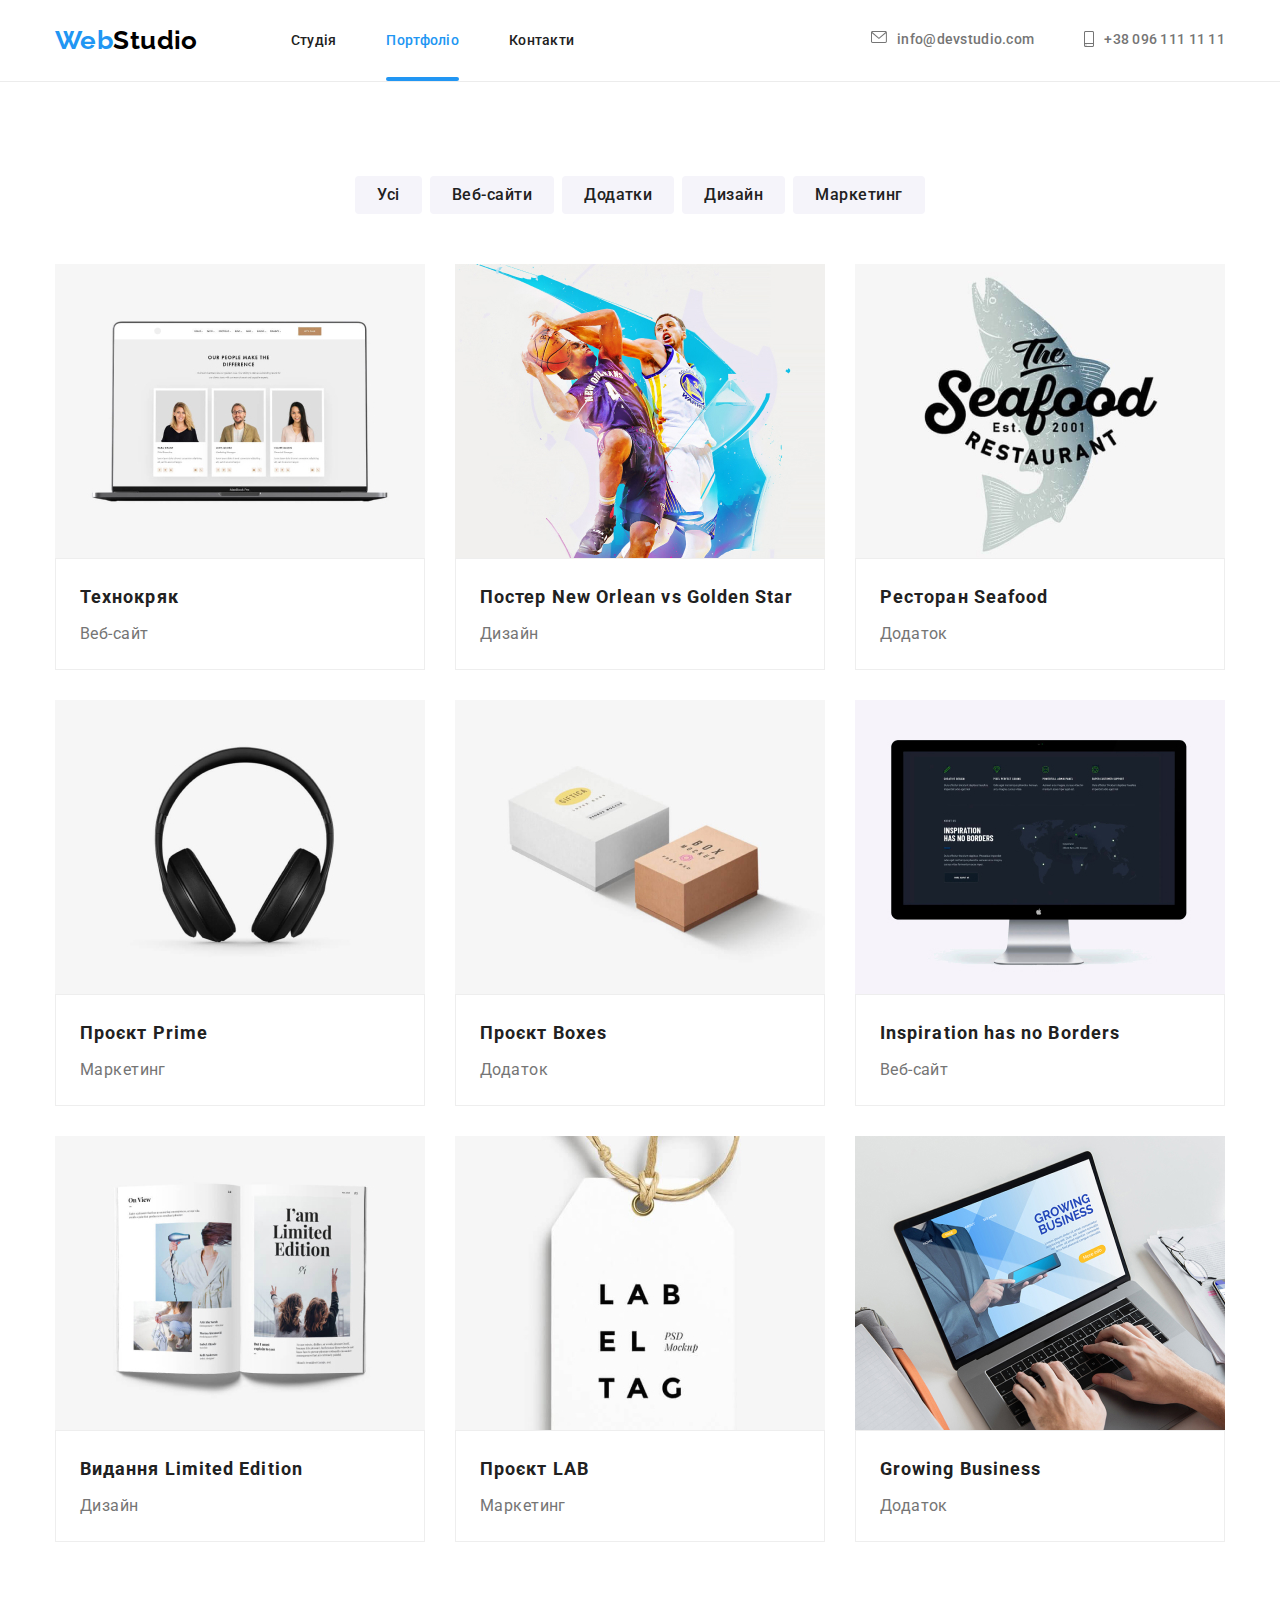
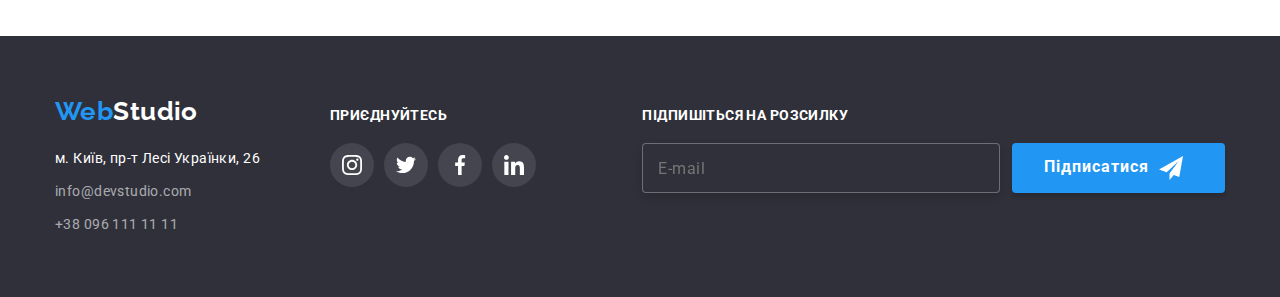
==== portfolio.html @ 3da51615 "Initial commit" ====
<!DOCTYPE html>
<html lang="en">
  <head>
    <meta charset="UTF-8" />
    <meta http-equiv="X-UA-Compatible" content="IE=edge" />
    <meta name="viewport" content="width=device-width, initial-scale=1.0" />
    <title>Document</title>

    <link
      rel="stylesheet"
      href="https://cdnjs.cloudflare.com/ajax/libs/modern-normalize/1.0.0/modern-normalize.min.css"
    />
    <link
      href="https://fonts.googleapis.com/css2?family=Raleway:wght@700&family=Roboto:wght@400;500;700;900&display=swap"
      rel="stylesheet"
    />
    <link rel="stylesheet" href="./css/styles.css" />
  </head>

  <body>
    <header class="title main-nav-underline">
      <div class="container main-nav">
        <a href="./index.html" class="logo"><span class="logo-item">Web</span>Studio</a>
        <nav class="site-nav">
          <ul class="site-nav list">
            <li class="item"><a href="./index.html" class="link">Студія</a></li>
            <li class="item"><a href="./portfolio.html" class="link current">Портфоліо</a></li>
            <li class="item"><a href="" class="link">Контакти</a></li>
          </ul>
        </nav>
        <ul class="contact list">
          <li class="contact-item">
            <a href="mailto:info@devstudio.com" class="link">
              <svg class="header-icon" width="16" height="12">
                <use href="./images/symbol-defs.svg#icon-letter"></use>
              </svg>
              info@devstudio.com</a
            >
          </li>
          <li class="contact-item">
            <a href="tel:+380961111111" class="link">
              <div class="header-icon">
                <svg class="" width="10" height="16">
                  <use href="./images/symbol-defs.svg#icon-smartphone"></use>
                </svg>
              </div>
              +38 096 111 11 11</a
            >
          </li>
        </ul>
      </div>
    </header>
    <main>
      <!-- Приклад-->
      <section class="section">
        <div class="container">
          <h1 class="visually-hidden">Наші роботи</h1>
          <ul class="gallery-buttom-list list">
            <li class="item"><button type="button" class="secondary-button">Усі</button></li>
            <li class="item"><button type="button" class="secondary-button">Веб-сайти</button></li>
            <li class="item"><button type="button" class="secondary-button">Додатки</button></li>
            <li class="item"><button type="button" class="secondary-button">Дизайн</button></li>
            <li class="item"><button type="button" class="secondary-button">Маркетинг</button></li>
          </ul>
        </div>
        <div class="container">
          <ul class="gallery-list list">
            <li class="item">
              <a href="" class="gallery-list-link">
                <div class="gallery-list-thumb">
                  <img
                    class="image"
                    src="./images/img11.jpg"
                    alt="icons with photo on laptop display"
                    width="370"
                  />
                  <div class="gallery-overlay">
                    <p class="gallery-overlay-text">
                      Ресурс пропонує комплексні пропозиції з різним рівнем функціоналу та сервісів.
                      Все це дозволить відвідувачу отримати вичерпні відомості про компанію чи
                      приватну особу.
                    </p>
                  </div>
                </div>
                <div class="discription">
                  <h2 class="title">Технокряк</h2>
                  <p class="text">Веб-сайт</p>
                </div></a
              >
            </li>
            <li class="item">
              <a href="" class="gallery-list-link">
                <div class="gallery-list-thumb">
                  <img
                    class="image"
                    src="./images/img12.jpg"
                    alt="basketball players"
                    width="370"
                  />
                  <div class="gallery-overlay">
                    <p class="gallery-overlay-text">
                      Ресурс пропонує комплексні пропозиції з різним рівнем функціоналу та сервісів.
                      Все це дозволить відвідувачу отримати вичерпні відомості про компанію чи
                      приватну особу.
                    </p>
                  </div>
                </div>
                <div class="discription">
                  <h2 class="title">Постер New Orlean vs Golden Star</h2>
                  <p class="text">Дизайн</p>
                </div>
              </a>
            </li>
            <li class="item">
              <a href="" class="gallery-list-link">
                <div class="gallery-list-thumb">
                  <img
                    class="image"
                    src="./images/img13.jpg"
                    alt="logo of the seafood restaurant"
                    width="370"
                  />
                  <div class="gallery-overlay">
                    <p class="gallery-overlay-text">
                      Ресурс пропонує комплексні пропозиції з різним рівнем функціоналу та сервісів.
                      Все це дозволить відвідувачу отримати вичерпні відомості про компанію чи
                      приватну особу.
                    </p>
                  </div>
                </div>
                <div class="discription">
                  <h2 class="title">Ресторан Seafood</h2>
                  <p class="text">Додаток</p>
                </div></a
              >
            </li>
            <li class="item">
              <a href="" class="gallery-list-link">
                <div class="gallery-list-thumb">
                  <img class="image" src="./images/img14.jpg" alt="headphones" width="370" />
                  <div class="gallery-overlay">
                    <p class="gallery-overlay-text">
                      Ресурс пропонує комплексні пропозиції з різним рівнем функціоналу та сервісів.
                      Все це дозволить відвідувачу отримати вичерпні відомості про компанію чи
                      приватну особу.
                    </p>
                  </div>
                </div>
                <div class="discription">
                  <h2 class="title">Проєкт Prime</h2>
                  <p class="text">Маркетинг</p>
                </div></a
              >
            </li>
            <li class="item">
              <a href="" class="gallery-list-link">
                <div class="gallery-list-thumb">
                  <img class="image" src="./images/img15.jpg" alt="two boxes" width="370" />
                  <div class="gallery-overlay">
                    <p class="gallery-overlay-text">
                      Ресурс пропонує комплексні пропозиції з різним рівнем функціоналу та сервісів.
                      Все це дозволить відвідувачу отримати вичерпні відомості про компанію чи
                      приватну особу.
                    </p>
                  </div>
                </div>
                <div class="discription">
                  <h2 class="title">Проєкт Boxes</h2>
                  <p class="text">Додаток</p>
                </div></a
              >
            </li>
            <li class="item">
              <a href="" class="gallery-list-link">
                <div class="gallery-list-thumb">
                  <img class="image" src="./images/img16.jpg" alt="computer display" width="370" />
                  <div class="gallery-overlay">
                    <p class="gallery-overlay-text">
                      Ресурс пропонує комплексні пропозиції з різним рівнем функціоналу та сервісів.
                      Все це дозволить відвідувачу отримати вичерпні відомості про компанію чи
                      приватну особу.
                    </p>
                  </div>
                </div>
                <div class="discription">
                  <h2 class="title">Inspiration has no Borders</h2>
                  <p class="text">Веб-сайт</p>
                </div></a
              >
            </li>
            <li class="item">
              <a href="" class="gallery-list-link">
                <div class="gallery-list-thumb">
                  <img class="image" src="./images/img17.jpg" alt="journal pages" width="370" />
                  <div class="gallery-overlay">
                    <p class="gallery-overlay-text">
                      Ресурс пропонує комплексні пропозиції з різним рівнем функціоналу та сервісів.
                      Все це дозволить відвідувачу отримати вичерпні відомості про компанію чи
                      приватну особу.
                    </p>
                  </div>
                </div>
                <div class="discription">
                  <h2 class="title">Видання Limited Edition</h2>
                  <p class="text">Дизайн</p>
                </div></a
              >
            </li>
            <li class="item">
              <a href="" class="gallery-list-link">
                <div class="gallery-list-thumb">
                  <img class="image" src="./images/img18.jpg" alt="label tag" width="370" />
                  <div class="gallery-overlay">
                    <p class="gallery-overlay-text">
                      Ресурс пропонує комплексні пропозиції з різним рівнем функціоналу та сервісів.
                      Все це дозволить відвідувачу отримати вичерпні відомості про компанію чи
                      приватну особу.
                    </p>
                  </div>
                </div>
                <div class="discription">
                  <h2 class="title">Проєкт LAB</h2>
                  <p class="text">Маркетинг</p>
                </div></a
              >
            </li>
            <li class="item">
              <a href="" class="gallery-list-link">
                <div class="gallery-list-thumb">
                  <img
                    class="image"
                    src="./images/img19.jpg"
                    alt="hands on laptop's keyboard"
                    width="370"
                  />
                  <div class="gallery-overlay">
                    <p class="gallery-overlay-text">
                      Ресурс пропонує комплексні пропозиції з різним рівнем функціоналу та сервісів.
                      Все це дозволить відвідувачу отримати вичерпні відомості про компанію чи
                      приватну особу.
                    </p>
                  </div>
                </div>
                <div class="discription">
                  <h2 class="title">Growing Business</h2>
                  <p class="text">Додаток</p>
                </div></a
              >
            </li>
          </ul>
        </div>
      </section>
    </main>

    <!-- Футер -->
      <footer class="footer-section">
      <div class="container footer-block">
        <div class="address-part">
          <a href="./index.html" class="logo-footer"><span class="logo-item">Web</span>Studio</a>
          <address>
            <ul class="address-list list">
              <li class="item">
                <a
                  href="https://goo.gl/maps/SEr6jrQFKnc2ZC7P6"
                  target="_blank"
                  rel="noreferrer noopener nofollow"
                  class="route"
                  >м. Київ, пр-т Лесі Українки, 26</a
                >
              </li>
              <li class="item">
                <a href="mailto:info@devstudio.com" class="link">info@devstudio.com</a>
              </li>
              <li class="item"><a href="tel:+380961111111" class="link">+38 096 111 11 11</a></li>
            </ul>
          </address>
        </div>

        <div class="join-part">
          <p class="footer-join-title">приєднуйтесь</h2>
          <ul class="footer-social-list list">
            <li class="item">
              <a href class="footer-social-link">
                <svg class="footer-social-icon" width="20" height="20">
                  <use href="./images/symbol-defs.svg#icon-instagram"></use>
                </svg>
              </a>
            </li>
            <li class="item">
              <a href class="footer-social-link">
                <svg class="footer-social-icon" width="20" height="20">
                  <use href="./images/symbol-defs.svg#icon-twitter"></use>
                </svg>
              </a>
            </li>
            <li class="item">
              <a href class="footer-social-link">
                <svg class="footer-social-icon" width="20" height="20">
                  <use href="./images/symbol-defs.svg#icon-facebook"></use>
                </svg>
              </a>
            </li>
            <li class="item">
              <a href class="footer-social-link">
                <svg class="footer-social-icon" width="20" height="20">
                  <use href="./images/symbol-defs.svg#icon-linkedin"></use>
                </svg>
              </a>
            </li>
          </ul>
        </div>
        <div class="subscription-part">
          <p class="subscription-title">Підпишіться на розсилку</p>
          
          <form class="subscription-field">
          <label for="user_mail">
          <input class="subscription-input" type="email" name="user_mail" 
          placeholder="E-mail" required/>
        </label>
          <button type="submit" class="subscription-btn">
          Підписатися
          <svg class="sub-send-icon" width="24" height="24">
          <use href="./images/symbol-defs.svg#icon-send"></use>
        </svg>
          </button>
      </form>
    </div>
      </div>
    </footer>
  </body>
</html>
---- css/styles.css ----
/* 

цвет основного текста: #212121
вторичный цвет текста: #757575
белый: #FFFFFF;
размытый белый: rgba(255, 255, 255, 0.6);
акцент: #2196F3
цвет фона вторичный (светло-серый): #F5F4FA
цвет фона вторичный (темно-серый): #2F303A
*/

:root {
  --primary-text-color: #212121;
  --secondary-text-color: #757575;
  --white-color: #ffffff;
  --secondary-bg-color: #f5f5f5;
  --white-blurred: rgba(255, 255, 255, 0.6);
  --accent-color: #2196f3;
  --secondary-background-light: #f5f4fa;
  --secondary-background-dark: #2f303a;
  --studio-top-color: #000000;
  --hero-button-hover: #188ce8;
  --box-shadow: rgba(0, 0, 0, 0.15);
  --border-cards: #eeeeee;
  --border-main-nav: #ececec;
  --icon-color: #afb1b8;
  --cubic: cubic-bezier(0.4, 0, 0.2, 1);
  --transition-time: 250ms;
}

*,
*::before,
*::after {
  box-sizing: border-box;
}

h1,
h2,
h3,
h4,
h5,
h6,
p {
  margin-top: 0;
  margin-bottom: 0;
}

img {
  display: block;
  max-width: 100%;
  height: auto;
}

.list {
  padding: 0;
  margin: 0;
  list-style: none;
}
body {
  background-color: var(--white-color);
  color: var(--primary-text-color);
  font-family: 'Roboto', sans-serif;
  font-size: 14px;
  letter-spacing: 0.03em;
}

.container {
  margin-left: auto;
  margin-right: auto;
  width: 1200px;
  padding-left: 15px;
  padding-right: 15px;
}

.visually-hidden {
  position: absolute;
  width: 1px;
  height: 1px;
  margin: -1px;
  border: 0;
  padding: 0;

  white-space: nowrap;
  clip-path: inset(100%);
  clip: rect(0 0 0 0);
  overflow: hidden;
}

/* main */

.main-nav {
  display: flex;
  align-items: center;
}

.main-nav-underline {
  border-bottom: 1px solid var(--border-main-nav);
}

/* logo */

.logo {
  margin-right: 93px;

  color: var(--studio-top-color);
  font-family: 'Raleway', sans-serif;
  font-weight: 700;
  font-size: 26px;
  line-height: 1.2;
  text-decoration: none;
}

.logo-footer {
  color: var(--studio-top-color);
  font-family: 'Raleway', sans-serif;
  font-weight: 700;
  font-size: 26px;
  line-height: 1.2;
  text-decoration: none;
}

.logo .logo-item {
  color: var(--accent-color);
}

.logo-footer .logo-item {
  color: var(--accent-color);
}

.footer-section .logo {
  color: var(--white-color);
}

.footer-section .logo-footer {
  color: var(--white-color);
}

/* nav */
.site-nav {
  display: flex;
}

.site-nav .item:not(:last-child) {
  margin-right: 50px;
}

.site-nav .link {
  display: block;
  padding-top: 32px;
  padding-bottom: 32px;

  color: var(--primary-text-color);
  font-weight: 500;
  line-height: 1.2;
  letter-spacing: 0.02em;
  text-decoration: none;

  transition-property: color;
  transition-duration: var(--transition-time);
  transition-timing-function: var(--cubic);
}

/* contact */

.contact {
  display: flex;
  margin-left: auto;
}

.contact-item:not(:last-child) {
  margin-right: 50px;
}

.header-icon {
  margin-right: 10px;
  fill: currentColor;
}

.contact .link {
  display: flex;
  color: var(--secondary-text-color);
  font-weight: 500;
  line-height: 1.2;
  letter-spacing: 0.02em;
  text-decoration: none;

  transition-property: color;
  transition-duration: var(--transition-time);
  transition-timing-function: var(--cubic);
}

.site-nav .link:hover,
.site-nav .link:focus,
.contact .link:hover,
.contact .link:focus,
.site-nav .current,
.address-list .route:hover,
.address-list .route:focus,
.address-list .link:hover,
.address-list .link:focus {
  color: var(--accent-color);
}

.header-icon:hover,
.header-icon:focus {
  color: var(--accent-color);
}

.current {
  position: relative;
}
.current::after {
  position: absolute;
  left: 0;
  bottom: 0;
  display: block;
  content: '';

  width: 100%;
  height: 4px;
  border-radius: 2px;
  background-color: var(--accent-color);
}

/* hero */

.hero {
  background-color: var(--secondary-background-dark);
  text-align: center;
  padding: 200px 0px;

  height: 600px;
  max-width: 1600px;
  margin-left: auto;
  margin-right: auto;
  background-image: linear-gradient(to right, rgba(47, 48, 58, 0.4), rgba(47, 48, 58, 0.4)),
    url(../images/background-hero.jpg);
  background-size: cover;
  background-repeat: no-repeat;
  background-position: center;
}

.hero-title {
  width: 696px;
  margin-bottom: 30px;
  margin-left: auto;
  margin-right: auto;
  text-align: center;

  color: var(--white-color);
  font-weight: 900;
  font-size: 44px;
  line-height: 1.36;

  letter-spacing: 0.06em;
  text-transform: uppercase;
}

/* section */
.section {
  padding-top: 94px;
  padding-bottom: 94px;
}

.section-title {
  margin-top: 0;
  margin-bottom: 50px;
  color: var(--primary-text-color);
  font-weight: 700;
  font-size: 36px;
  line-height: 1.17;
  text-align: center;
}

.benefits-list .item {
  width: calc((100% - 90px) / 4);
  margin-right: 30px;
}

.benefits-list .item:nth-child(4n) {
  margin-right: 0;
}

.benefits-list .title {
  margin-top: 0;
  margin-bottom: 10px;
  font-weight: 700;
  line-height: 1.15;
  font-size: 14px;
  text-transform: uppercase;
}

.benefits-list .text {
  color: var(--secondary-text-color);
  line-height: 1.7;
}

.benefits-list,
.work-examples-list,
.team-list {
  display: flex;
}

.benefits-list-image {
  display: flex;
  align-items: center;
  justify-content: center;
  margin-bottom: 30px;
  width: 270px;
  height: 120px;
  border-radius: 4px;
  background-color: rgba(245, 244, 250, 1);
}

.benefits-icon {
  align-items: center;
  height: 70px;
  width: 70px;
}

/* work examples */

.section-work-examples {
  padding-bottom: 94px;
}

.work-examples-list .item {
  width: calc((100% - 60px) / 3);
  margin-right: 30px;
}
.work-examples-list .item:last-child {
  margin-right: 0;
}

.work-examples-thumb {
  position: relative;
}

.work-examples-text {
  position: absolute;
  height: 70px;
  width: 100%;
  bottom: 0;
  display: flex;
  align-items: center;
  justify-content: center;

  background-color: rgba(47, 48, 58, 0.8);
  font-weight: 700;
  line-height: 1.14;
  text-transform: uppercase;
  color: var(--white-color);
}

/* team */

.section-team {
  background-color: var(--secondary-background-light);
  padding-top: 94px;
  padding-bottom: 94px;
}

.section-team .item {
  width: calc((100% - 90px) / 4);
  margin-right: 30px;
  text-align: center;

  background-color: var(--white-color);
  box-shadow: 0px 1px 1px 0px rgba(0, 0, 0, 0.14), 0px 2px 1px 0px rgba(0, 0, 0, 0.2),
    0px 1px 3px 0px rgba(0, 0, 0, 0.12);
  border-radius: 0px 0px 4px 4px;
}

.team-list .title {
  margin-bottom: 10px;
  text-align: center;

  font-weight: 500;
  font-size: 16px;
  line-height: 1.17;
}
.team-list .item:nth-child(4n) {
  margin-right: 0;
}

.team-list .text {
  color: var(--secondary-text-color);
  font-size: 16px;
  line-height: 1.17;
}

.discription {
  padding-top: 30px;
  padding-bottom: 30px;
}

.team-list-image {
  display: flex;
  justify-content: center;
  margin-top: 16px;
  gap: 10px;
}
.social-link {
  display: flex;
  align-items: center;
  justify-content: center;
  background: var(--white-color);
  color: var(--icon-color);
  border-radius: 50%;
  width: 44px;
  height: 44px;

  transition-property: color, background;
  transition-duration: var(--transition-time);
  transition-timing-function: var(--cubic);
}

.social-icon {
  fill: currentColor;
}
.social-link:hover,
.social-link:focus {
  background: var(--accent-color);
  color: var(--white-color);
}

.team-list-icon {
  width: calc((100% - 88px) / 4);
  margin-right: 22px;
}

.team-list-icon:nth-child(4n) {
  margin-right: 0;
}

/* customers */

.section-customers {
  padding-top: 94px;
  padding-bottom: 94px;
}

.customers-list-image {
  display: flex;
  justify-content: center;
  align-items: center;
  gap: 30px;
}

.customer-list-link {
  display: flex;
  align-items: center;
  justify-content: center;
  width: 170px;
  height: 92px;

  color: var(--icon-color);
  border: 1px solid #afb1b8;
  border-radius: 4%;

  transition-property: color, border;
  transition-duration: var(--transition-time);
  transition-timing-function: var(--cubic);
}

.customers-list-icon {
  fill: currentColor;
}

.customer-list-link:hover,
.customer-list-link:focus {
  color: var(--accent-color);
  border-color: var(--accent-color);
}

/* portfolio gallery  */

.gallery-buttom-list {
  display: flex;
  justify-content: center;
}

.gallery-buttom-list .item {
  margin-right: 8px;
}

.gallery-buttom-list .item:nth-child(5n) {
  margin-right: 0;
}

.gallery-list {
  display: flex;
  flex-wrap: wrap;
  margin-top: 50px;
}

.gallery-list .item {
  width: calc((100% - 60px) / 3);
  margin-right: 30px;
  margin-bottom: 30px;
}

.gallery-list .item:nth-child(3n) {
  margin-right: 0;
}

.gallery-list .item:nth-last-child(-n + 3) {
  margin-bottom: 0;
}

.gallery-list .discription {
  padding-top: 20px;
  padding-bottom: 20px;
  padding-left: 24px;
  padding-right: 24px;
  color: var(--primary-text-color);
  border: 1px solid var(--border-cards);
}

.gallery-list .title {
  margin-bottom: 4px;

  font-weight: 700;
  font-size: 18px;
  line-height: 2;
  letter-spacing: 0.06em;
}

.gallery-list .text {
  color: var(--secondary-text-color);
  font-size: 16px;
  line-height: 1.88;
}

.gallery-list-link {
  position: relative;
  display: block;
  text-decoration: none;
  transition-property: box-shadow;
  transition-duration: var(--transition-time);
  transition-timing-function: var(--cubic);
}

.gallery-list-thumb {
  position: relative;
  overflow: hidden;
}

.gallery-list-link:hover .gallery-overlay {
  transform: translateY(0);
  opacity: 1;
}
.gallery-list-link:focus .gallery-overlay {
  transform: translateY(0);
  opacity: 1;
}

.gallery-overlay {
  position: absolute;
  display: flex;
  bottom: 0;
  left: 0;
  padding: 63px 24px;
  align-items: center;
  justify-content: center;
  width: 100%;
  height: 100%;
  background-color: rgba(33, 150, 243, 0.9);

  opacity: 0;
  transform: translateY(100%);
  transition-property: transform, opacity;
  transition-duration: var(--transition-time);
  transition-timing-function: var(--cubic);
}

.gallery-overlay-text {
  font-size: 18px;
  line-height: 1.56;
  letter-spacing: 0.03em;
  color: var(--white-color);
}

.gallery-list-link:hover,
.gallery-list-link:focus {
  box-shadow: 1px 4px 6px 0px rgba(0, 0, 0, 0.16), 0px 4px 4px 0px rgba(0, 0, 0, 0.06),
    0px 1px 1px 0px rgba(0, 0, 0, 0.12);
}

.gallery-list-link:hover .gallery-overlay {
  transform: translateY(0);
}

/* footer */

.footer-section {
  background-color: var(--secondary-background-dark);
  padding-top: 60px;
  padding-bottom: 60px;
}

.address-part .item:not(:last-child) {
  margin-bottom: 9px;
}

.address-list {
  margin-top: 20px;
}

.address-list .route {
  color: var(--white-color);
  font-style: normal;
  font-weight: 400;
  font-size: 14px;
  line-height: 1.71;
  text-decoration: none;

  transition-property: color;
  transition-duration: var(--transition-time);
  transition-timing-function: var(--cubic);
}

.address-list .link {
  color: var(--white-blurred);
  font-style: normal;
  font-weight: 400;
  font-size: 14px;
  line-height: 1.71;
  text-decoration: none;
  transition-property: color;
  transition-duration: var(--transition-time);
  transition-timing-function: var(--cubic);
}

.footer-block {
  display: flex;
  align-items: baseline;
}

.join-part {
  display: block;
  margin-left: 70px;
}

.footer-join-title {
  font-weight: 700;
  font-size: 14px;
  line-height: 1.17;
  letter-spacing: 0.03em;
  text-transform: uppercase;

  color: var(--white-color);
}

.footer-social-list {
  display: flex;
  justify-content: center;
  margin-top: 20px;
}
.footer-social-list .item {
  margin-right: 10px;
}
.footer-social-list .item:last-child {
  margin-right: 0;
}

.footer-social-link {
  display: flex;
  align-items: center;
  justify-content: center;
  width: 44px;
  height: 44px;

  background: rgba(255, 255, 255, 0.1);
  color: var(--white-color);
  border-radius: 50%;

  transition-property: background;
  transition-duration: var(--transition-time);
  transition-timing-function: var(--cubic);
}

.footer-social-icon {
  fill: currentColor;
}
.footer-social-link:hover,
.footer-social-link:focus {
  background: var(--accent-color);
}

.subscription-part {
  margin-left: auto;
}

.subscription-field {
  display: flex;
  margin-top: 20px;
}

.subscription-title {
  font-weight: 700;
  font-size: 14px;
  line-height: 1.17;
  letter-spacing: 0.03em;
  text-transform: uppercase;

  color: var(--white-color);
}

.subscription-input {
  /* display: flex; */
  padding: 16px 15px;
  width: 358px;
  height: 50px;
  outline: none;
  border: 1px solid rgba(255, 255, 255, 0.3);
  filter: drop-shadow(0px 4px 4px rgba(0, 0, 0, 0.15));
  border-radius: 4px;

  font-size: 16px;
  line-height: 1.25;
  align-items: center;
  letter-spacing: 0.03em;

  background-color: var(--secondary-background-dark);
  color: var(--white-blurred);
}

.subscription-btn {
  padding: 10px 32px;
  margin-left: 12px;
  display: flex;
  text-align: center;
  letter-spacing: 0.06em;
  cursor: pointer;
  border: none;

  color: var(--white-color);
  background-color: var(--accent-color);
  font-family: inherit;
  box-shadow: 0px 4px 4px var(--box-shadow);
  border-radius: 4px;
  font-weight: 700;
  font-size: 16px;
  line-height: 1.8;

  transition-property: background;
  transition-duration: var(--transition-time);
  transition-timing-function: var(--cubic);
}

.sub-send-icon {
  display: block;
  width: 24px;
  height: 24px;
  margin: auto 10px;
  fill: var(--white-color);
}

/* button */

.button-order {
  padding: 10px 32px;
  margin: 0 auto;
  display: block;
  text-align: center;
  letter-spacing: 0.06em;
  cursor: pointer;
  border: none;

  color: var(--white-color);
  background-color: var(--accent-color);
  font-family: inherit;
  box-shadow: 0px 4px 4px var(--box-shadow);
  border-radius: 4px;
  font-weight: 700;
  font-size: 16px;
  line-height: 1.8;

  transition-property: color, background, box-shadow;
  transition-duration: var(--transition-time);
  transition-timing-function: var(--cubic);
}

.secondary-button {
  padding: 6px 22px;
  font-family: inherit;
  font-weight: 500;
  font-size: 16px;
  line-height: 1.62;
  letter-spacing: 0.03em;
  text-align: center;
  cursor: pointer;

  color: var(--primary-text-color);
  background-color: var(--secondary-background-light);
  border-radius: 4px;
  border: inherit;

  transition-property: color, background, box-shadow;
  transition-duration: var(--transition-time);
  transition-timing-function: var(--cubic);
}

.button-order:hover,
.button-order:focus,
.field-button-sent:hover,
.field-button-sent:focus,
.subscription-btn:hover,
.subscription-btn:focus {
  background-color: var(--hero-button-hover);
}

.secondary-button:hover,
.secondary-button:focus {
  color: var(--white-color);
  background-color: var(--accent-color);
  box-shadow: 0px 2px 2px 0px rgba(0, 0, 0, 0.12), 0px 1px 2px 0px rgba(0, 0, 0, 0.08),
    0px 3px 1px 0px rgba(0, 0, 0, 0.1);
}

/* modal */

.backdrop {
  position: fixed;
  top: 0;
  left: 0;
  width: 100%;
  height: 100%;
  background-color: rgba(0, 0, 0, 0.2);
  visibility: visible;
  transition-duration: var(--transition-time);
  transition-timing-function: var(--cubic);
}
.backdrop.is-hidden {
  opacity: 0;
  pointer-events: none;
  transition-duration: var(--transition-time);
  transition-timing-function: var(--cubic);
}

.modal {
  position: absolute;
  min-width: 528px;
  min-height: 581px;
  top: 50%;
  left: 50%;
  transform: translate(-50%, -50%) scale(1);
  transition-duration: var(--transition-time);
  transition-timing-function: var(--cubic);
  background-color: var(--white-color);
}

.modal-button {
  position: absolute;

  display: flex;
  align-items: center;
  justify-content: center;

  width: 30px;
  height: 30px;
  right: 8px;
  top: 8px;
  cursor: pointer;

  background: var(--white-color);
  border: 1px solid rgba(0, 0, 0, 0.1);
  border-radius: 50px;
  transition-property: color, background, box-shadow, border;
  transition-duration: var(--transition-time);
  transition-timing-function: var(--cubic);
}

.modal-close-icon {
  fill: currentColor;
}

.modal-button:hover {
  color: var(--accent-color);
}
.modal-button:hover {
  border-color: var(--accent-color);
}

.modal-title {
  font-weight: 700;
  font-size: 20px;
  line-height: 1.17;
  letter-spacing: 0.03em;
  text-align: center;
}

textarea {
  resize: none;
}

.form {
  padding: 40px;
}

.modal-title {
  margin-bottom: 12px;
}

.form-field {
  position: relative;
  display: flex;
  flex-direction: column;
  margin-bottom: 10px;

  font-weight: 400;
  font-size: 12px;
  line-height: 1.16;
  letter-spacing: 0.01em;
}

.field-comment {
  margin-bottom: 20px;
}

.form-label {
  color: rgba(117, 117, 117, 1);
}
.form-input {
  height: 40px;
  margin-top: 4px;
  padding-top: 12px;
  padding-bottom: 12px;
  padding-left: 42px;
  cursor: pointer;
  outline: none;

  border: 1px solid rgba(33, 33, 33, 0.2);
  border-radius: 4px;

  transition-property: border-color;
  transition-duration: var(--transition-time);
  transition-timing-function: var(--cubic);
}

.form-field:hover > .form-input,
.form-field:focus > .form-input {
  border-color: var(--accent-color);
}

.comment {
  margin-top: 4px;
  padding: 12px;
  width: 100%;
  height: 120px;
  outline: none;

  font-size: 12px;
  line-height: 1.17;
  letter-spacing: 0.01em;
  cursor: pointer;
  border: 1px solid rgba(33, 33, 33, 0.2);
  border-radius: 4px;

  transition: border var(--transition-time) var(--cubic);
}

.comment:hover,
.comment:focus {
  border: 1px solid var(--accent-color);
}

.form-checkbox {
  display: flex;
  align-items: center;
  justify-content: center;
  color: rgba(117, 117, 117, 1);
}

.checkbox {
  position: absolute;
  width: 1px;
  height: 1px;
  margin: -1px;
  border: 0;
  padding: 0;
  /* white-space: nowrap;
  clip-path: inset(100%); */
  clip: rect(0 0 0 0);
  overflow: hidden;
}

.checkbox-icon {
  display: inline-block;
  width: 15px;
  height: 15px;
  margin-right: 8.38px;

  outline: 2px solid black;
  border-radius: 4px;
}

.checkbox:checked + .checkbox-icon {
  outline: 2px solid var(--accent-color);
  background-color: var(--accent-color);
  background-image: url(../images/icon_check.svg);
  background-size: contain;
  background-origin: border-box;
}

.field-button-sent {
  display: block;
  align-items: center;
  letter-spacing: 0.06em;
  margin: 0 auto;
  margin-top: 30px;
  padding: 10px 52px;
  cursor: pointer;

  color: var(--white-color);
  background-color: var(--accent-color);
  box-shadow: 0px 4px 4px rgba(0, 0, 0, 0.15);
  border-radius: 4px;
  border: inherit;
  font-weight: 700;
  font-size: 16px;
  line-height: 1.8;

  transition-property: color, background-color, box-shadow;
  transition-duration: var(--transition-time);
  transition-timing-function: var(--cubic);
}

.icon-field {
  position: absolute;
  top: 55%;
  left: 15px;

  display: inline-block;
  fill: currentColor;

  transition-property: fill;
  transition-duration: var(--transition-time);
  transition-timing-function: var(--cubic);
}

.form-field:hover > .icon-field,
.form-field:focus-within > .icon-field {
  fill: var(--accent-color);
}

.policy-link {
  color: var(--accent-color);
}
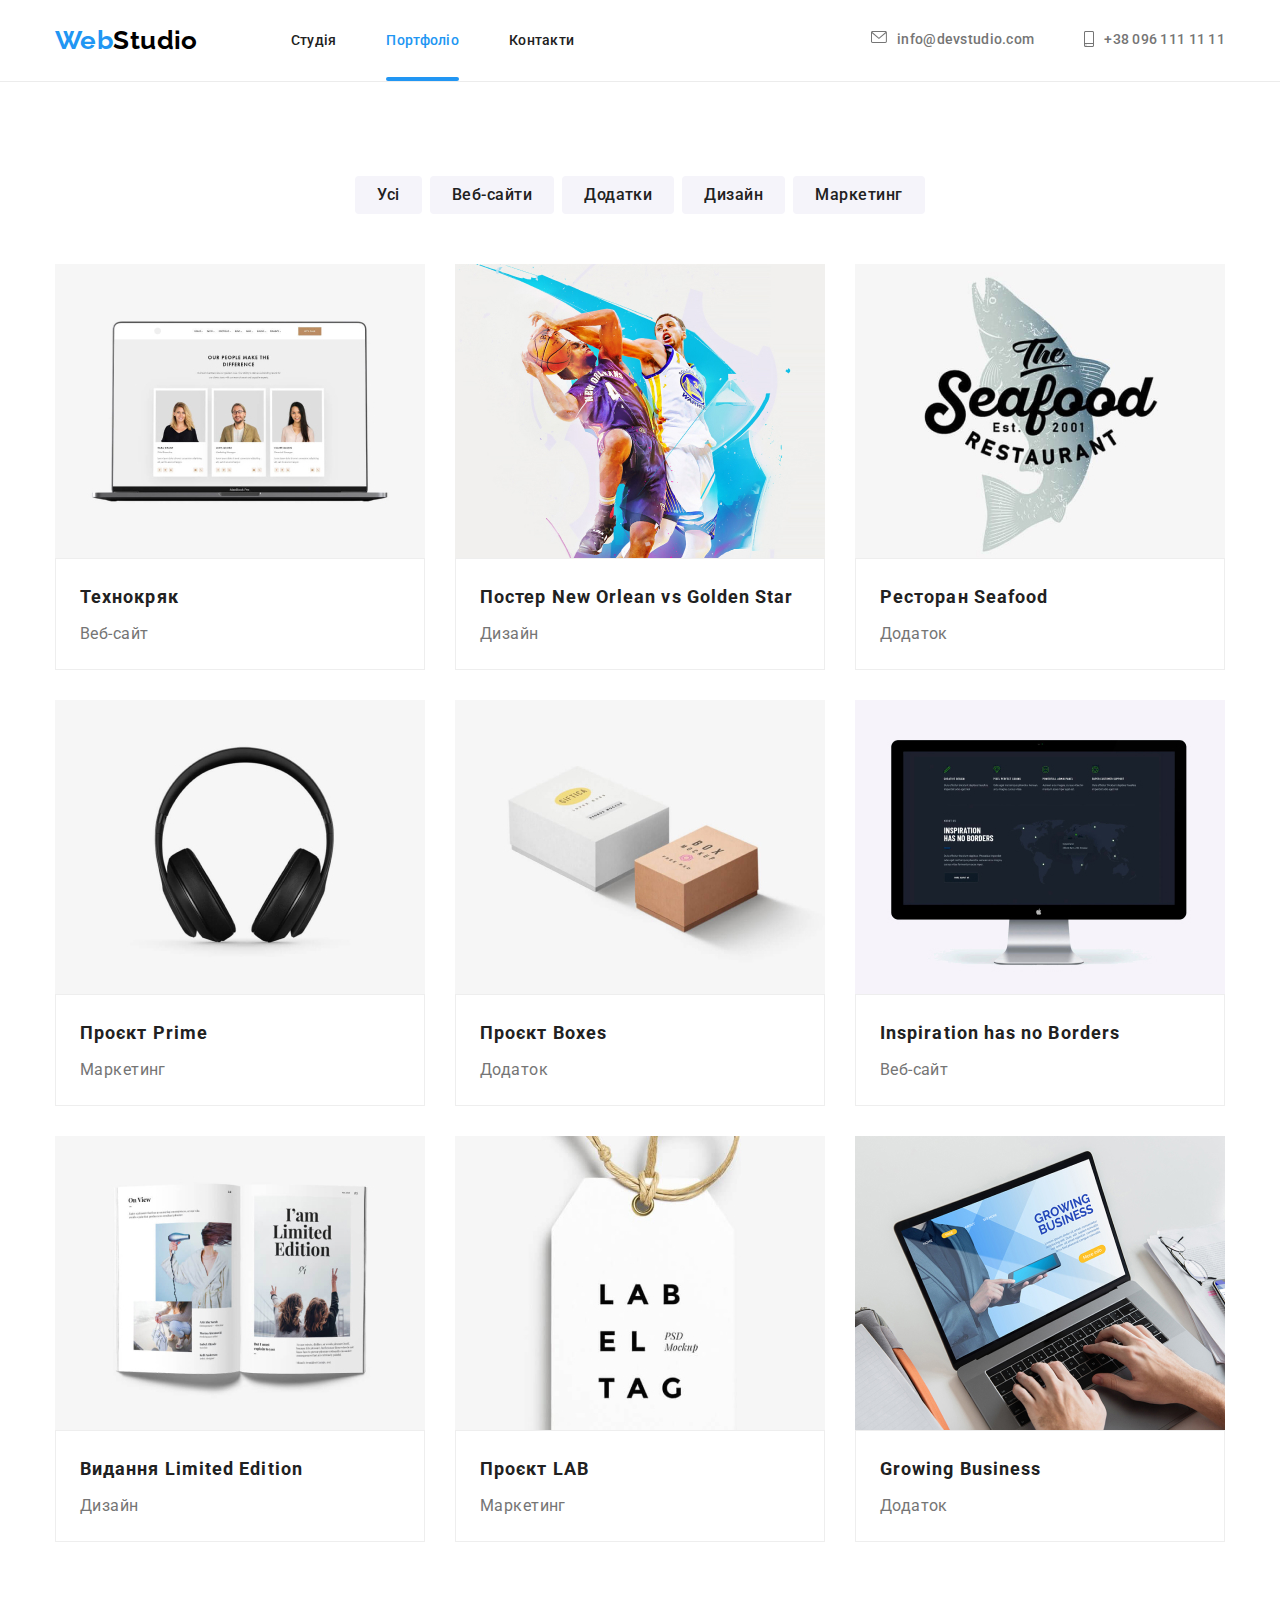
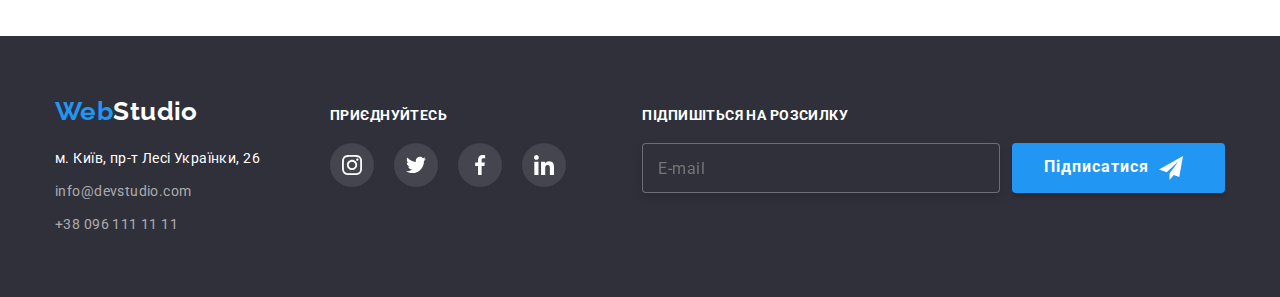
==== commit 547add4c: "установила sass, разложила секции по папкам" ====
--- a/portfolio.html
+++ b/portfolio.html
@@ -15,6 +15,7 @@
       rel="stylesheet"
     />
     <link rel="stylesheet" href="./css/styles.css" />
+    <link rel="stylesheet" href="./css/main.min.css" />
   </head>
 
   <body>
--- a/css/main.min.css
+++ b/css/main.min.css
@@ -0,0 +1 @@
+:root{--primary-text-color: #212121;--secondary-text-color: #757575;--white-color: #ffffff;--secondary-bg-color: #f5f5f5;--white-blurred: rgba(255, 255, 255, 0.6);--accent-color: #2196f3;--secondary-background-light: #f5f4fa;--secondary-background-dark: #2f303a;--studio-top-color: #000000;--hero-button-hover: #188ce8;--box-shadow: rgba(0, 0, 0, 0.15);--border-cards: #eeeeee;--border-main-nav: #ececec;--icon-color: #afb1b8;--cubic: cubic-bezier(0.4, 0, 0.2, 1);--transition-time: 250ms}*,*::before,*::after{box-sizing:border-box}h1,h2,h3,h4,h5,h6,p{margin-top:0;margin-bottom:0}img{display:block;max-width:100%;height:auto}.list{padding:0;margin:0;list-style:none}body{background-color:var(--white-color);color:var(--primary-text-color);font-family:"Roboto",sans-serif;font-size:14px;letter-spacing:.03em}.visually-hidden{position:absolute;width:1px;height:1px;margin:-1px;border:0;padding:0;white-space:nowrap;-webkit-clip-path:inset(100%);clip-path:inset(100%);clip:rect(0 0 0 0);overflow:hidden}.container{margin-left:auto;margin-right:auto;width:1200px;padding-left:15px;padding-right:15px}.button-order{padding:10px 32px;margin:0 auto;display:block;text-align:center;letter-spacing:.06em;cursor:pointer;color:var(--white-color);background-color:var(--accent-color);box-shadow:0px 4px 4px var(--box-shadow);border:none;border-radius:4px;font-family:inherit;font-weight:700;font-size:16px;line-height:1.8;transition-property:color,background,box-shadow;transition-duration:var(--transition-time);transition-timing-function:var(--cubic)}.secondary-button{padding:6px 22px;font-family:inherit;font-weight:500;font-size:16px;line-height:1.62;letter-spacing:.03em;text-align:center;cursor:pointer;color:var(--primary-text-color);background-color:var(--secondary-background-light);border-radius:4px;border:inherit;transition-property:color,background,box-shadow;transition-duration:var(--transition-time);transition-timing-function:var(--cubic)}.button-order:hover,.button-order:focus,.field-button-sent:hover,.field-button-sent:focus,.subscription-btn:hover,.subscription-btn:focus{background-color:var(--hero-button-hover)}.secondary-button:hover,.secondary-button:focus{color:var(--white-color);background-color:var(--accent-color);box-shadow:0px 2px 2px 0px rgba(0,0,0,.12),0px 1px 2px 0px rgba(0,0,0,.08),0px 3px 1px 0px rgba(0,0,0,.1)}.modal-button{position:absolute;display:flex;align-items:center;justify-content:center;width:30px;height:30px;right:8px;top:8px;cursor:pointer;background:var(--white-color);border:1px solid rgba(0,0,0,.1);border-radius:50px;transition-property:color,background,box-shadow,border;transition-duration:var(--transition-time);transition-timing-function:var(--cubic)}.modal-button:hover{color:var(--accent-color)}.modal-button:hover{border-color:var(--accent-color)}.field-button-sent{display:block;align-items:center;letter-spacing:.06em;margin:0 auto;margin-top:30px;padding:10px 52px;cursor:pointer;color:var(--white-color);background-color:var(--accent-color);box-shadow:0px 4px 4px rgba(0,0,0,.15);border-radius:4px;border:inherit;font-weight:700;font-size:16px;line-height:1.8;transition-property:color,background-color,box-shadow;transition-duration:var(--transition-time);transition-timing-function:var(--cubic)}.section{padding-top:94px;padding-bottom:94px}.section-title{margin-top:0;margin-bottom:50px;color:var(--primary-text-color);font-weight:700;font-size:36px;line-height:1.17;text-align:center}.section-work-examples{padding-bottom:94px}.section-team{background-color:var(--secondary-background-light);padding-top:94px;padding-bottom:94px}.section-customers{padding-top:94px;padding-bottom:94px}.logo{margin-right:93px;color:var(--studio-top-color);font-family:"Raleway",sans-serif;font-weight:700;font-size:26px;line-height:1.2;text-decoration:none}.logo-footer{color:var(--studio-top-color);font-family:"Raleway",sans-serif;font-weight:700;font-size:26px;line-height:1.2;text-decoration:none}.logo .logo-item{color:var(--accent-color)}.logo-footer .logo-item{color:var(--accent-color)}.footer-section .logo{color:var(--white-color)}.footer-section .logo-footer{color:var(--white-color)}.main-nav{display:flex;align-items:center}.main-nav-underline{border-bottom:1px solid var(--border-main-nav)}.site-nav{display:flex}.site-nav .item:not(:last-child){margin-right:50px}.site-nav .link{display:block;padding-top:32px;padding-bottom:32px;color:var(--primary-text-color);font-weight:500;line-height:1.2;letter-spacing:.02em;text-decoration:none;transition-property:color;transition-duration:var(--transition-time);transition-timing-function:var(--cubic)}.contact{display:flex;margin-left:auto}.contact-item:not(:last-child){margin-right:50px}.header-icon{margin-right:10px;fill:currentColor}.contact .link{display:flex;color:var(--secondary-text-color);font-weight:500;line-height:1.2;letter-spacing:.02em;text-decoration:none;transition-property:color;transition-duration:var(--transition-time);transition-timing-function:var(--cubic)}.site-nav .link:hover,.site-nav .link:focus,.contact .link:hover,.contact .link:focus,.site-nav .current,.address-list .route:hover,.address-list .route:focus,.address-list .link:hover,.address-list .link:focus{color:var(--accent-color)}.header-icon:hover,.header-icon:focus{color:var(--accent-color)}.current{position:relative}.current::after{position:absolute;left:0;bottom:0;display:block;content:"";width:100%;height:4px;border-radius:2px;background-color:var(--accent-color)}.hero{background-color:var(--secondary-background-dark);text-align:center;padding:200px 0px;height:600px;max-width:1600px;margin-left:auto;margin-right:auto;background-image:linear-gradient(to right, rgba(47, 48, 58, 0.4), rgba(47, 48, 58, 0.4)),url(../images/background-hero.jpg);background-size:cover;background-repeat:no-repeat;background-position:center}.hero-title{width:696px;margin-bottom:30px;margin-left:auto;margin-right:auto;text-align:center;color:var(--white-color);font-weight:900;font-size:44px;line-height:1.36;letter-spacing:.06em;text-transform:uppercase}.benefits-list .item{width:calc((100% - 90px)/4);margin-right:30px}.benefits-list .item:nth-child(4n){margin-right:0}.benefits-list .title{margin-top:0;margin-bottom:10px;font-weight:700;line-height:1.15;font-size:14px;text-transform:uppercase}.benefits-list .text{color:var(--secondary-text-color);line-height:1.7}.benefits-list,.work-examples-list,.team-list{display:flex}.benefits-list-image{display:flex;align-items:center;justify-content:center;margin-bottom:30px;width:270px;height:120px;border-radius:4px;background-color:#f5f4fa}.benefits-icon{align-items:center;height:70px;width:70px}.work-examples-list .item{width:calc((100% - 60px)/3);margin-right:30px}.work-examples-list .item:last-child{margin-right:0}.work-examples-thumb{position:relative}.work-examples-text{position:absolute;height:70px;width:100%;bottom:0;display:flex;align-items:center;justify-content:center;background-color:rgba(47,48,58,.8);font-weight:700;line-height:1.14;text-transform:uppercase;color:var(--white-color)}.section-team .item{width:calc((100% - 90px)/4);margin-right:30px;text-align:center;background-color:var(--white-color);box-shadow:0px 1px 1px 0px rgba(0,0,0,.14),0px 2px 1px 0px rgba(0,0,0,.2),0px 1px 3px 0px rgba(0,0,0,.12);border-radius:0px 0px 4px 4px}.team-list .title{margin-bottom:10px;text-align:center;font-weight:500;font-size:16px;line-height:1.17}.team-list .item:nth-child(4n){margin-right:0}.team-list .text{color:var(--secondary-text-color);font-size:16px;line-height:1.17;margin-bottom:16px}.discription{padding-top:30px;padding-bottom:30px}.customers-list-image{display:flex;justify-content:center;align-items:center;gap:30px}.customer-list-link{display:flex;align-items:center;justify-content:center;width:170px;height:92px;color:var(--icon-color);border:1px solid #afb1b8;border-radius:4%;transition-property:color,border;transition-duration:var(--transition-time);transition-timing-function:var(--cubic)}.customers-list-icon{fill:currentColor}.customer-list-link:hover,.customer-list-link:focus{color:var(--accent-color);border-color:var(--accent-color)}.footer-section{background-color:var(--secondary-background-dark);padding-top:60px;padding-bottom:60px}.footer-block{display:flex;align-items:baseline}.footer-social-list{display:flex;justify-content:center;gap:10px}.footer-social-link{display:flex;align-items:center;justify-content:center;width:44px;height:44px;background:rgba(255,255,255,.1);color:var(--white-color);border-radius:50%;transition-property:background;transition-duration:var(--transition-time);transition-timing-function:var(--cubic)}.footer-social-icon{fill:currentColor}.footer-social-link:hover,.footer-social-link:focus{background:var(--accent-color)}.address-part .item:not(:last-child){margin-bottom:9px}.address-list{margin-top:20px}.address-list .route{color:var(--white-color);font-style:normal;font-weight:400;font-size:14px;line-height:1.71;text-decoration:none;transition-property:color;transition-duration:var(--transition-time);transition-timing-function:var(--cubic)}.address-list .link{color:var(--white-blurred);font-style:normal;font-weight:400;font-size:14px;line-height:1.71;text-decoration:none;transition-property:color;transition-duration:var(--transition-time);transition-timing-function:var(--cubic)}.join-part{display:block;margin-left:70px}.footer-join-title{font-weight:700;font-size:14px;line-height:1.17;letter-spacing:.03em;text-transform:uppercase;margin-bottom:20px;color:var(--white-color)}.subscription-part{margin-left:auto}.subscription-field{display:flex;margin-top:20px}.subscription-title{font-weight:700;font-size:14px;line-height:1.17;letter-spacing:.03em;text-transform:uppercase;color:var(--white-color)}.subscription-input{padding:16px 15px;width:358px;height:50px;outline:none;border:1px solid rgba(255,255,255,.3);filter:drop-shadow(0px 4px 4px rgba(0, 0, 0, 0.15));border-radius:4px;font-size:16px;line-height:1.25;align-items:center;letter-spacing:.03em;background-color:var(--secondary-background-dark);color:var(--white-blurred)}.subscription-btn{padding:10px 32px;margin-left:12px;display:flex;text-align:center;letter-spacing:.06em;cursor:pointer;border:none;color:var(--white-color);background-color:var(--accent-color);font-family:inherit;box-shadow:0px 4px 4px var(--box-shadow);border-radius:4px;font-weight:700;font-size:16px;line-height:1.8;transition-property:background;transition-duration:var(--transition-time);transition-timing-function:var(--cubic)}.sub-send-icon{display:block;width:24px;height:24px;margin:auto 10px;fill:var(--white-color)}.gallery-buttom-list{display:flex;justify-content:center}.gallery-buttom-list .item{margin-right:8px}.gallery-buttom-list .item:nth-child(5n){margin-right:0}.gallery-list{display:flex;flex-wrap:wrap;margin-top:50px}.gallery-list .item{width:calc((100% - 60px)/3);margin-right:30px;margin-bottom:30px}.gallery-list .item:nth-child(3n){margin-right:0}.gallery-list .item:nth-last-child(-n+3){margin-bottom:0}.gallery-list .discription{padding-top:20px;padding-bottom:20px;padding-left:24px;padding-right:24px;color:var(--primary-text-color);border:1px solid var(--border-cards)}.gallery-list .title{margin-bottom:4px;font-weight:700;font-size:18px;line-height:2;letter-spacing:.06em}.gallery-list .text{color:var(--secondary-text-color);font-size:16px;line-height:1.88}.gallery-list-link{position:relative;display:block;text-decoration:none;transition-property:box-shadow;transition-duration:var(--transition-time);transition-timing-function:var(--cubic)}.gallery-list-thumb{position:relative;overflow:hidden}.gallery-list-link:hover .gallery-overlay{transform:translateY(0);opacity:1}.gallery-list-link:focus .gallery-overlay{transform:translateY(0);opacity:1}.gallery-overlay{position:absolute;display:flex;bottom:0;left:0;padding:63px 24px;align-items:center;justify-content:center;width:100%;height:100%;background-color:rgba(33,150,243,.9);opacity:0;transform:translateY(100%);transition-property:transform,opacity;transition-duration:var(--transition-time);transition-timing-function:var(--cubic)}.gallery-overlay-text{font-size:18px;line-height:1.56;letter-spacing:.03em;color:var(--white-color)}.gallery-list-link:hover,.gallery-list-link:focus{box-shadow:1px 4px 6px 0px rgba(0,0,0,.16),0px 4px 4px 0px rgba(0,0,0,.06),0px 1px 1px 0px rgba(0,0,0,.12)}.gallery-list-link:hover .gallery-overlay{transform:translateY(0)}.backdrop{position:fixed;top:0;left:0;width:100%;height:100%;background-color:rgba(0,0,0,.2);visibility:visible;transition-duration:var(--transition-time);transition-timing-function:var(--cubic)}.backdrop.is-hidden{opacity:0;pointer-events:none;transition-duration:var(--transition-time);transition-timing-function:var(--cubic)}.modal{position:absolute;min-width:528px;min-height:581px;top:50%;left:50%;transform:translate(-50%, -50%) scale(1);transition-duration:var(--transition-time);transition-timing-function:var(--cubic);background-color:var(--white-color)}.modal-close-icon{fill:currentColor}.modal-title{font-weight:700;font-size:20px;line-height:1.17;letter-spacing:.03em;text-align:center}textarea{resize:none}.form{padding:40px}.modal-title{margin-bottom:12px}.form-field{position:relative;display:flex;flex-direction:column;margin-bottom:10px;font-weight:400;font-size:12px;line-height:1.16;letter-spacing:.01em}.field-comment{margin-bottom:20px}.form-label{color:#757575}.form-input{height:40px;margin-top:4px;padding-top:12px;padding-bottom:12px;padding-left:42px;cursor:pointer;outline:none;border:1px solid rgba(33,33,33,.2);border-radius:4px;transition-property:border-color;transition-duration:var(--transition-time);transition-timing-function:var(--cubic)}.form-field:hover>.form-input,.form-field:focus>.form-input{border-color:var(--accent-color)}.comment{margin-top:4px;padding:12px;width:100%;height:120px;outline:none;font-size:12px;line-height:1.17;letter-spacing:.01em;cursor:pointer;border:1px solid rgba(33,33,33,.2);border-radius:4px;transition:border var(--transition-time) var(--cubic)}.comment:hover,.comment:focus{border:1px solid var(--accent-color)}.form-checkbox{display:flex;align-items:center;justify-content:center;color:#757575}.checkbox{position:absolute;width:1px;height:1px;margin:-1px;border:0;padding:0;clip:rect(0 0 0 0);overflow:hidden}.checkbox-icon{display:inline-block;width:15px;height:15px;margin-right:8.38px;outline:2px solid #000;border-radius:4px}.checkbox:checked+.checkbox-icon{outline:2px solid var(--accent-color);background-color:var(--accent-color);background-image:url(../images/icon_check.svg);background-size:contain;background-origin:border-box}.icon-field{position:absolute;top:55%;left:15px;display:inline-block;fill:currentColor;transition-property:fill;transition-duration:var(--transition-time);transition-timing-function:var(--cubic)}.form-field:hover>.icon-field,.form-field:focus-within>.icon-field{fill:var(--accent-color)}.policy-link{color:var(--accent-color)}.team-list-image{display:flex;justify-content:center;gap:10px}.social-link{display:flex;align-items:center;justify-content:center;background:var(--white-color);color:var(--icon-color);border-radius:50%;width:44px;height:44px;transition-property:color,background;transition-duration:var(--transition-time);transition-timing-function:var(--cubic)}.social-icon{fill:currentColor}.social-link:hover,.social-link:focus{background:var(--accent-color);color:var(--white-color)}/*# sourceMappingURL=main.min.css.map */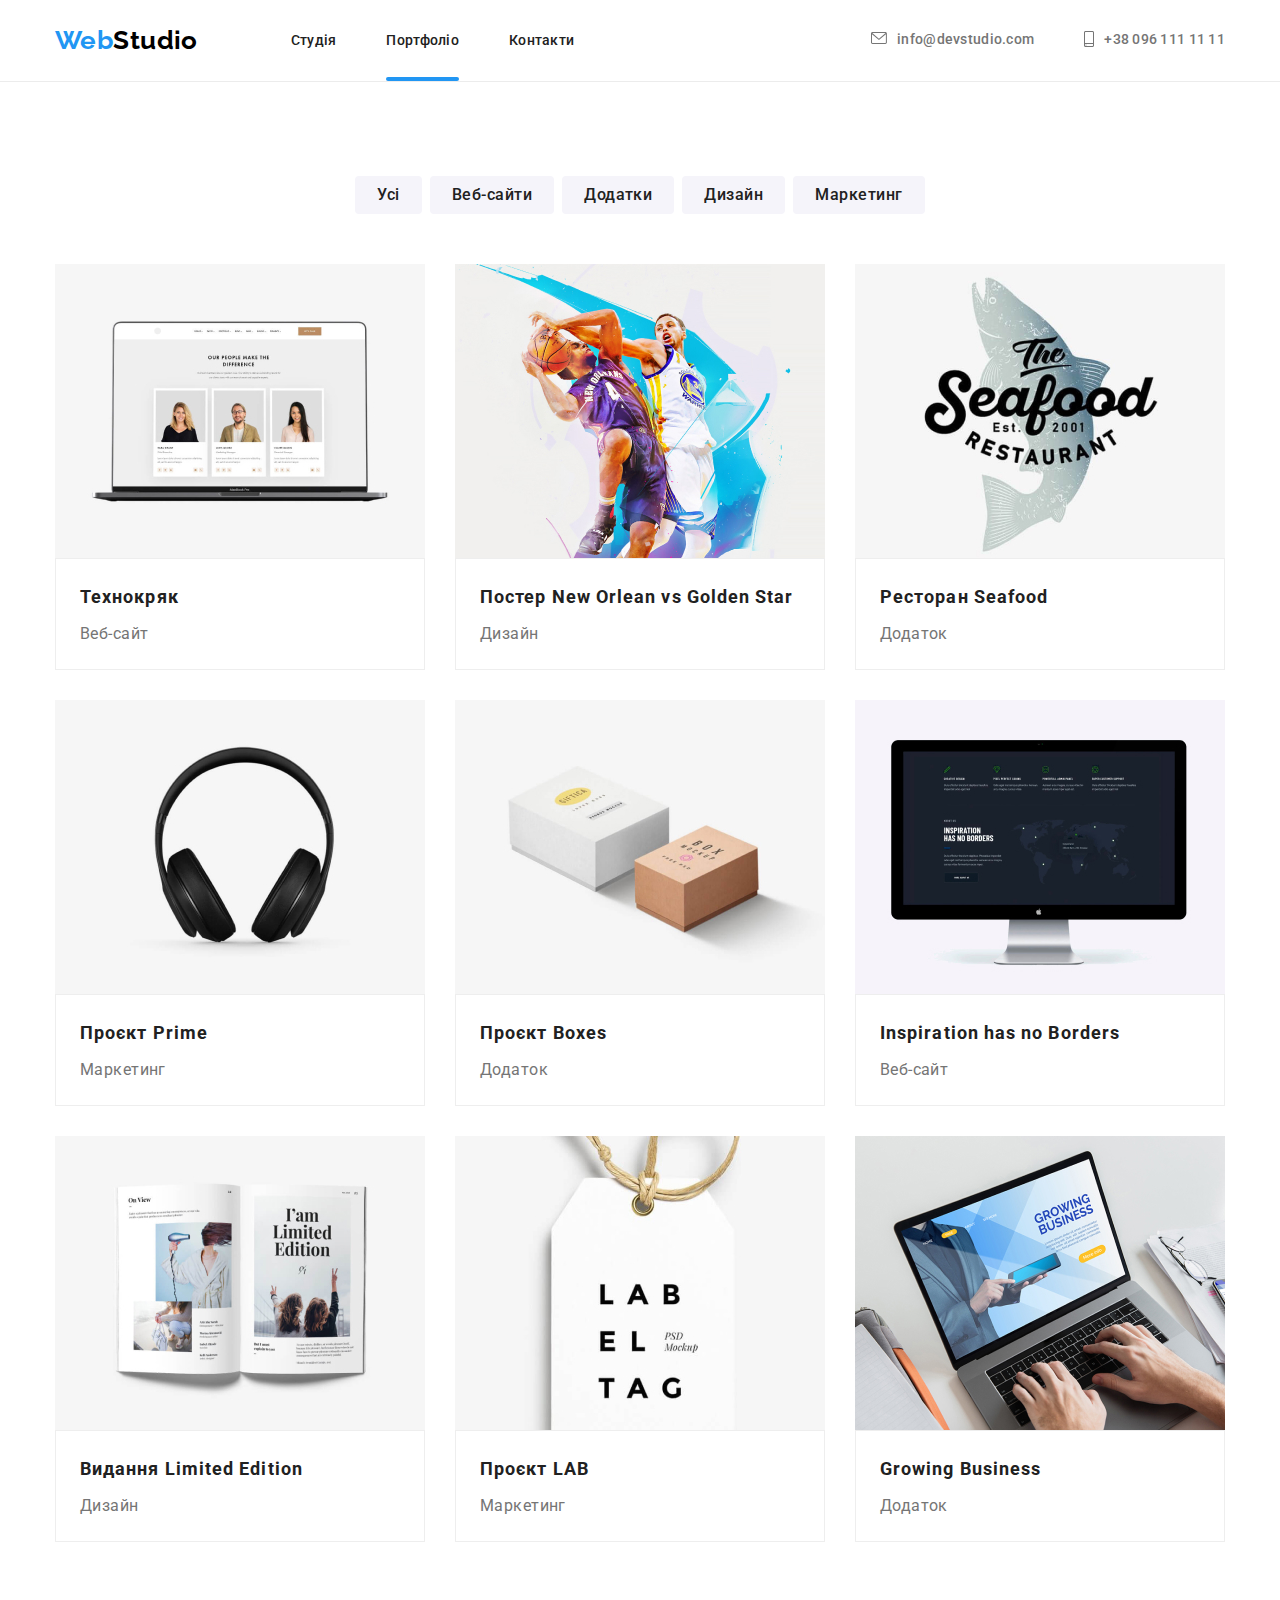
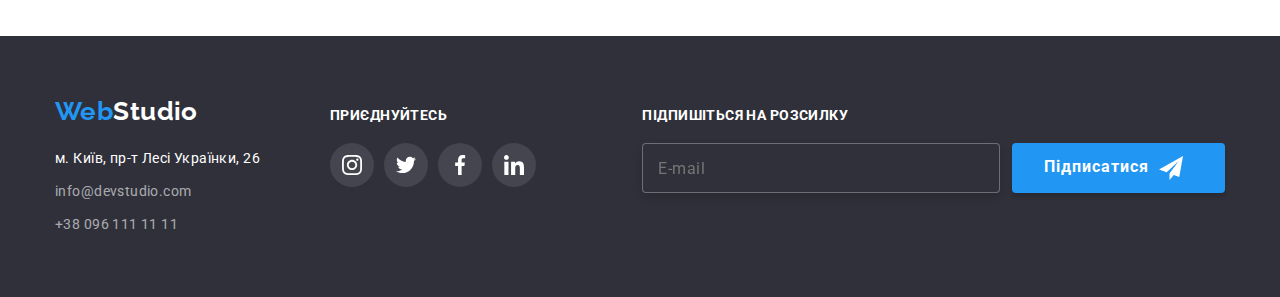
==== commit 6c437dab: "добавила структуру БЭМ" ====
--- a/portfolio.html
+++ b/portfolio.html
@@ -19,28 +19,30 @@
   </head>
 
   <body>
-    <header class="title main-nav-underline">
-      <div class="container main-nav">
-        <a href="./index.html" class="logo"><span class="logo-item">Web</span>Studio</a>
-        <nav class="site-nav">
-          <ul class="site-nav list">
-            <li class="item"><a href="./index.html" class="link">Студія</a></li>
-            <li class="item"><a href="./portfolio.html" class="link current">Портфоліо</a></li>
-            <li class="item"><a href="" class="link">Контакти</a></li>
+    <header class="header">
+      <div class="container header__block">
+        <a href="./index.html" class="logo header__logo"><span class="logo__icon">Web</span>Studio</a>
+        <nav class="navigation">
+          <ul class="list navigation__list">
+            <li class="navigation__item"><a href="./index.html" class="navigation__link">Студія</a></li>
+            <li class="navigation__item"><a href="./portfolio.html" class="navigation__link current">Портфоліо</a></li>
+            <li class="navigation__item"><a href="" class="navigation__link">Контакти</a></li>
           </ul>
         </nav>
-        <ul class="contact list">
-          <li class="contact-item">
-            <a href="mailto:info@devstudio.com" class="link">
-              <svg class="header-icon" width="16" height="12">
-                <use href="./images/symbol-defs.svg#icon-letter"></use>
-              </svg>
+        <ul class="connect list">
+          <li class="connect__item">
+            <a href="mailto:info@devstudio.com" class="connect__link">
+              <div class="connect__icon">
+                <svg class="" width="16" height="12">
+                  <use href="./images/symbol-defs.svg#icon-letter"></use>
+                </svg>
+              </div>
               info@devstudio.com</a
             >
           </li>
-          <li class="contact-item">
-            <a href="tel:+380961111111" class="link">
-              <div class="header-icon">
+          <li class="connect__item">
+            <a href="tel:+380961111111" class="connect__link">
+              <div class="connect__icon">
                 <svg class="" width="10" height="16">
                   <use href="./images/symbol-defs.svg#icon-smartphone"></use>
                 </svg>
@@ -56,17 +58,17 @@
       <section class="section">
         <div class="container">
           <h1 class="visually-hidden">Наші роботи</h1>
-          <ul class="gallery-buttom-list list">
-            <li class="item"><button type="button" class="secondary-button">Усі</button></li>
-            <li class="item"><button type="button" class="secondary-button">Веб-сайти</button></li>
-            <li class="item"><button type="button" class="secondary-button">Додатки</button></li>
-            <li class="item"><button type="button" class="secondary-button">Дизайн</button></li>
-            <li class="item"><button type="button" class="secondary-button">Маркетинг</button></li>
+          <ul class="gallery-button-list list">
+            <li class="gallery-button-item"><button type="button" class="secondary-button">Усі</button></li>
+            <li class="gallery-button-item"><button type="button" class="secondary-button">Веб-сайти</button></li>
+            <li class="gallery-button-item"><button type="button" class="secondary-button">Додатки</button></li>
+            <li class="gallery-button-item"><button type="button" class="secondary-button">Дизайн</button></li>
+            <li class="gallery-button-item"><button type="button" class="secondary-button">Маркетинг</button></li>
           </ul>
         </div>
         <div class="container">
           <ul class="gallery-list list">
-            <li class="item">
+            <li class="gallery-list-item">
               <a href="" class="gallery-list-link">
                 <div class="gallery-list-thumb">
                   <img
@@ -89,7 +91,7 @@
                 </div></a
               >
             </li>
-            <li class="item">
+            <li class="gallery-list-item">
               <a href="" class="gallery-list-link">
                 <div class="gallery-list-thumb">
                   <img
@@ -112,7 +114,7 @@
                 </div>
               </a>
             </li>
-            <li class="item">
+            <li class="gallery-list-item">
               <a href="" class="gallery-list-link">
                 <div class="gallery-list-thumb">
                   <img
@@ -135,7 +137,7 @@
                 </div></a
               >
             </li>
-            <li class="item">
+            <li class="gallery-list-item">
               <a href="" class="gallery-list-link">
                 <div class="gallery-list-thumb">
                   <img class="image" src="./images/img14.jpg" alt="headphones" width="370" />
@@ -153,7 +155,7 @@
                 </div></a
               >
             </li>
-            <li class="item">
+            <li class="gallery-list-item">
               <a href="" class="gallery-list-link">
                 <div class="gallery-list-thumb">
                   <img class="image" src="./images/img15.jpg" alt="two boxes" width="370" />
@@ -171,7 +173,7 @@
                 </div></a
               >
             </li>
-            <li class="item">
+            <li class="gallery-list-item">
               <a href="" class="gallery-list-link">
                 <div class="gallery-list-thumb">
                   <img class="image" src="./images/img16.jpg" alt="computer display" width="370" />
@@ -189,7 +191,7 @@
                 </div></a
               >
             </li>
-            <li class="item">
+            <li class="gallery-list-item">
               <a href="" class="gallery-list-link">
                 <div class="gallery-list-thumb">
                   <img class="image" src="./images/img17.jpg" alt="journal pages" width="370" />
@@ -207,7 +209,7 @@
                 </div></a
               >
             </li>
-            <li class="item">
+            <li class="gallery-list-item">
               <a href="" class="gallery-list-link">
                 <div class="gallery-list-thumb">
                   <img class="image" src="./images/img18.jpg" alt="label tag" width="370" />
@@ -225,7 +227,7 @@
                 </div></a
               >
             </li>
-            <li class="item">
+            <li class="gallery-list-item">
               <a href="" class="gallery-list-link">
                 <div class="gallery-list-thumb">
                   <img
@@ -254,10 +256,10 @@
     </main>
 
     <!-- Футер -->
-      <footer class="footer-section">
+          <footer class="footer-section">
       <div class="container footer-block">
         <div class="address-part">
-          <a href="./index.html" class="logo-footer"><span class="logo-item">Web</span>Studio</a>
+          <a href="./index.html" class="logo footer__logo"><span class="logo__icon">Web</span>Studio</a>
           <address>
             <ul class="address-list list">
               <li class="item">
@@ -279,36 +281,36 @@
 
         <div class="join-part">
           <p class="footer-join-title">приєднуйтесь</h2>
-          <ul class="footer-social-list list">
-            <li class="item">
-              <a href class="footer-social-link">
-                <svg class="footer-social-icon" width="20" height="20">
-                  <use href="./images/symbol-defs.svg#icon-instagram"></use>
-                </svg>
-              </a>
-            </li>
-            <li class="item">
-              <a href class="footer-social-link">
-                <svg class="footer-social-icon" width="20" height="20">
-                  <use href="./images/symbol-defs.svg#icon-twitter"></use>
-                </svg>
-              </a>
-            </li>
-            <li class="item">
-              <a href class="footer-social-link">
-                <svg class="footer-social-icon" width="20" height="20">
-                  <use href="./images/symbol-defs.svg#icon-facebook"></use>
-                </svg>
-              </a>
-            </li>
-            <li class="item">
-              <a href class="footer-social-link">
-                <svg class="footer-social-icon" width="20" height="20">
-                  <use href="./images/symbol-defs.svg#icon-linkedin"></use>
-                </svg>
-              </a>
-            </li>
-          </ul>
+          <ul class="social-networks list">
+                  <li>
+                    <a href="" class="social-networks__link social-networks__footer">
+                      <svg class="social-networks__icon" width="20" height="20">
+                        <use href="./images/symbol-defs.svg#icon-instagram"></use>
+                      </svg>
+                    </a>
+                  </li>
+                  <li>
+                    <a href="" class="social-networks__link social-networks__footer ">
+                      <svg class="social-networks__icon" width="20" height="20">
+                        <use href="./images/symbol-defs.svg#icon-twitter"></use>
+                      </svg>
+                    </a>
+                  </li>
+                  <li>
+                    <a href="" class="social-networks__link social-networks__footer">
+                      <svg class="social-networks__icon" width="20" height="20">
+                        <use href="./images/symbol-defs.svg#icon-facebook"></use>
+                      </svg>
+                    </a>
+                  </li>
+                  <li>
+                    <a href="" class="social-networks__link social-networks__footer">
+                      <svg class="social-networks__icon" width="20" height="20">
+                        <use href="./images/symbol-defs.svg#icon-linkedin"></use>
+                      </svg>
+                    </a>
+                  </li>
+                </ul>
         </div>
         <div class="subscription-part">
           <p class="subscription-title">Підпишіться на розсилку</p>
--- a/css/styles.css
+++ b/css/styles.css
@@ -9,7 +9,7 @@
 цвет фона вторичный (темно-серый): #2F303A
 */
 
-:root {
+/* :root {
   --primary-text-color: #212121;
   --secondary-text-color: #757575;
   --white-color: #ffffff;
@@ -19,16 +19,16 @@
   --secondary-background-light: #f5f4fa;
   --secondary-background-dark: #2f303a;
   --studio-top-color: #000000;
-  --hero-button-hover: #188ce8;
+  --button-hover: #188ce8;
   --box-shadow: rgba(0, 0, 0, 0.15);
   --border-cards: #eeeeee;
   --border-main-nav: #ececec;
   --icon-color: #afb1b8;
   --cubic: cubic-bezier(0.4, 0, 0.2, 1);
   --transition-time: 250ms;
-}
-
-*,
+} */
+
+/* *,
 *::before,
 *::after {
   box-sizing: border-box;
@@ -62,17 +62,17 @@
   font-family: 'Roboto', sans-serif;
   font-size: 14px;
   letter-spacing: 0.03em;
-}
-
-.container {
+} */
+
+/* .container {
   margin-left: auto;
   margin-right: auto;
   width: 1200px;
   padding-left: 15px;
   padding-right: 15px;
-}
-
-.visually-hidden {
+} */
+
+/* .visually-hidden {
   position: absolute;
   width: 1px;
   height: 1px;
@@ -84,22 +84,13 @@
   clip-path: inset(100%);
   clip: rect(0 0 0 0);
   overflow: hidden;
-}
-
-/* main */
-
-.main-nav {
-  display: flex;
-  align-items: center;
-}
-
-.main-nav-underline {
-  border-bottom: 1px solid var(--border-main-nav);
-}
+} */
+
+/* Header */
 
 /* logo */
 
-.logo {
+/* .logo {
   margin-right: 93px;
 
   color: var(--studio-top-color);
@@ -119,11 +110,11 @@
   text-decoration: none;
 }
 
-.logo .logo-item {
+.logo .logo__icon {
   color: var(--accent-color);
 }
 
-.logo-footer .logo-item {
+.logo-footer .logo__icon {
   color: var(--accent-color);
 }
 
@@ -133,18 +124,28 @@
 
 .footer-section .logo-footer {
   color: var(--white-color);
-}
+} */
 
 /* nav */
-.site-nav {
-  display: flex;
-}
-
-.site-nav .item:not(:last-child) {
+
+/* .main-nav {
+  display: flex;
+  align-items: center;
+}
+
+.main-nav-underline {
+  border-bottom: 1px solid var(--border-main-nav);
+}
+
+.navigation {
+  display: flex;
+}
+
+.navigation .item:not(:last-child) {
   margin-right: 50px;
 }
 
-.site-nav .link {
+.navigation .link {
   display: block;
   padding-top: 32px;
   padding-bottom: 32px;
@@ -158,11 +159,11 @@
   transition-property: color;
   transition-duration: var(--transition-time);
   transition-timing-function: var(--cubic);
-}
-
-/* contact */
-
-.contact {
+} */
+
+/* customers-list-image */
+
+/* .contact {
   display: flex;
   margin-left: auto;
 }
@@ -189,11 +190,11 @@
   transition-timing-function: var(--cubic);
 }
 
-.site-nav .link:hover,
-.site-nav .link:focus,
+.navigation .link:hover,
+.navigation .link:focus,
 .contact .link:hover,
 .contact .link:focus,
-.site-nav .current,
+.navigation .current,
 .address-list .route:hover,
 .address-list .route:focus,
 .address-list .link:hover,
@@ -220,11 +221,11 @@
   height: 4px;
   border-radius: 2px;
   background-color: var(--accent-color);
-}
+} */
 
 /* hero */
 
-.hero {
+/* .hero {
   background-color: var(--secondary-background-dark);
   text-align: center;
   padding: 200px 0px;
@@ -254,10 +255,10 @@
 
   letter-spacing: 0.06em;
   text-transform: uppercase;
-}
+} */
 
 /* section */
-.section {
+/* .section {
   padding-top: 94px;
   padding-bottom: 94px;
 }
@@ -270,9 +271,9 @@
   font-size: 36px;
   line-height: 1.17;
   text-align: center;
-}
-
-.benefits-list .item {
+} */
+
+/* .benefits-list .item {
   width: calc((100% - 90px) / 4);
   margin-right: 30px;
 }
@@ -316,15 +317,15 @@
   align-items: center;
   height: 70px;
   width: 70px;
-}
+} */
 
 /* work examples */
 
-.section-work-examples {
+/* .section-work-examples {
   padding-bottom: 94px;
-}
-
-.work-examples-list .item {
+} */
+
+/* .work-examples-list .item {
   width: calc((100% - 60px) / 3);
   margin-right: 30px;
 }
@@ -350,17 +351,17 @@
   line-height: 1.14;
   text-transform: uppercase;
   color: var(--white-color);
-}
+} */
 
 /* team */
 
-.section-team {
+/* .section-team {
   background-color: var(--secondary-background-light);
   padding-top: 94px;
   padding-bottom: 94px;
-}
-
-.section-team .item {
+} */
+
+/* .section-team .item {
   width: calc((100% - 90px) / 4);
   margin-right: 30px;
   text-align: center;
@@ -392,9 +393,9 @@
 .discription {
   padding-top: 30px;
   padding-bottom: 30px;
-}
-
-.team-list-image {
+} */
+
+/* .team-list-image {
   display: flex;
   justify-content: center;
   margin-top: 16px;
@@ -422,7 +423,7 @@
 .social-link:focus {
   background: var(--accent-color);
   color: var(--white-color);
-}
+} */
 
 .team-list-icon {
   width: calc((100% - 88px) / 4);
@@ -435,12 +436,12 @@
 
 /* customers */
 
-.section-customers {
+/* .section-customers {
   padding-top: 94px;
   padding-bottom: 94px;
-}
-
-.customers-list-image {
+} */
+
+/* .customers-list-image{
   display: flex;
   justify-content: center;
   align-items: center;
@@ -463,7 +464,7 @@
   transition-timing-function: var(--cubic);
 }
 
-.customers-list-icon {
+.customers-list-image-icon {
   fill: currentColor;
 }
 
@@ -471,11 +472,11 @@
 .customer-list-link:focus {
   color: var(--accent-color);
   border-color: var(--accent-color);
-}
+} */
 
 /* portfolio gallery  */
 
-.gallery-buttom-list {
+/* .gallery-buttom-list {
   display: flex;
   justify-content: center;
 }
@@ -589,11 +590,11 @@
 
 .gallery-list-link:hover .gallery-overlay {
   transform: translateY(0);
-}
+} */
 
 /* footer */
 
-.footer-section {
+/* .footer-section {
   background-color: var(--secondary-background-dark);
   padding-top: 60px;
   padding-bottom: 60px;
@@ -708,7 +709,6 @@
 }
 
 .subscription-input {
-  /* display: flex; */
   padding: 16px 15px;
   width: 358px;
   height: 50px;
@@ -755,11 +755,11 @@
   height: 24px;
   margin: auto 10px;
   fill: var(--white-color);
-}
+} */
 
 /* button */
 
-.button-order {
+/* .button-order {
   padding: 10px 32px;
   margin: 0 auto;
   display: block;
@@ -808,7 +808,7 @@
 .field-button-sent:focus,
 .subscription-btn:hover,
 .subscription-btn:focus {
-  background-color: var(--hero-button-hover);
+  background-color: var(--button-hover);
 }
 
 .secondary-button:hover,
@@ -817,11 +817,11 @@
   background-color: var(--accent-color);
   box-shadow: 0px 2px 2px 0px rgba(0, 0, 0, 0.12), 0px 1px 2px 0px rgba(0, 0, 0, 0.08),
     0px 3px 1px 0px rgba(0, 0, 0, 0.1);
-}
+} */
 
 /* modal */
 
-.backdrop {
+/* .backdrop {
   position: fixed;
   top: 0;
   left: 0;
@@ -849,9 +849,9 @@
   transition-duration: var(--transition-time);
   transition-timing-function: var(--cubic);
   background-color: var(--white-color);
-}
-
-.modal-button {
+} */
+
+/* .modal-button {
   position: absolute;
 
   display: flex;
@@ -870,20 +870,20 @@
   transition-property: color, background, box-shadow, border;
   transition-duration: var(--transition-time);
   transition-timing-function: var(--cubic);
-}
-
-.modal-close-icon {
+} */
+
+/* .modal-close-icon {
   fill: currentColor;
-}
-
-.modal-button:hover {
+} */
+
+/* .modal-button:hover {
   color: var(--accent-color);
 }
 .modal-button:hover {
   border-color: var(--accent-color);
-}
-
-.modal-title {
+} */
+
+/* .modal-title {
   font-weight: 700;
   font-size: 20px;
   line-height: 1.17;
@@ -980,8 +980,6 @@
   margin: -1px;
   border: 0;
   padding: 0;
-  /* white-space: nowrap;
-  clip-path: inset(100%); */
   clip: rect(0 0 0 0);
   overflow: hidden;
 }
@@ -1002,9 +1000,9 @@
   background-image: url(../images/icon_check.svg);
   background-size: contain;
   background-origin: border-box;
-}
-
-.field-button-sent {
+} */
+
+/* .field-button-sent {
   display: block;
   align-items: center;
   letter-spacing: 0.06em;
@@ -1025,9 +1023,9 @@
   transition-property: color, background-color, box-shadow;
   transition-duration: var(--transition-time);
   transition-timing-function: var(--cubic);
-}
-
-.icon-field {
+} */
+
+/* .icon-field {
   position: absolute;
   top: 55%;
   left: 15px;
@@ -1047,4 +1045,4 @@
 
 .policy-link {
   color: var(--accent-color);
-}
+} */
--- a/css/main.min.css
+++ b/css/main.min.css
@@ -1 +1 @@
-:root{--primary-text-color: #212121;--secondary-text-color: #757575;--white-color: #ffffff;--secondary-bg-color: #f5f5f5;--white-blurred: rgba(255, 255, 255, 0.6);--accent-color: #2196f3;--secondary-background-light: #f5f4fa;--secondary-background-dark: #2f303a;--studio-top-color: #000000;--hero-button-hover: #188ce8;--box-shadow: rgba(0, 0, 0, 0.15);--border-cards: #eeeeee;--border-main-nav: #ececec;--icon-color: #afb1b8;--cubic: cubic-bezier(0.4, 0, 0.2, 1);--transition-time: 250ms}*,*::before,*::after{box-sizing:border-box}h1,h2,h3,h4,h5,h6,p{margin-top:0;margin-bottom:0}img{display:block;max-width:100%;height:auto}.list{padding:0;margin:0;list-style:none}body{background-color:var(--white-color);color:var(--primary-text-color);font-family:"Roboto",sans-serif;font-size:14px;letter-spacing:.03em}.visually-hidden{position:absolute;width:1px;height:1px;margin:-1px;border:0;padding:0;white-space:nowrap;-webkit-clip-path:inset(100%);clip-path:inset(100%);clip:rect(0 0 0 0);overflow:hidden}.container{margin-left:auto;margin-right:auto;width:1200px;padding-left:15px;padding-right:15px}.button-order{padding:10px 32px;margin:0 auto;display:block;text-align:center;letter-spacing:.06em;cursor:pointer;color:var(--white-color);background-color:var(--accent-color);box-shadow:0px 4px 4px var(--box-shadow);border:none;border-radius:4px;font-family:inherit;font-weight:700;font-size:16px;line-height:1.8;transition-property:color,background,box-shadow;transition-duration:var(--transition-time);transition-timing-function:var(--cubic)}.secondary-button{padding:6px 22px;font-family:inherit;font-weight:500;font-size:16px;line-height:1.62;letter-spacing:.03em;text-align:center;cursor:pointer;color:var(--primary-text-color);background-color:var(--secondary-background-light);border-radius:4px;border:inherit;transition-property:color,background,box-shadow;transition-duration:var(--transition-time);transition-timing-function:var(--cubic)}.button-order:hover,.button-order:focus,.field-button-sent:hover,.field-button-sent:focus,.subscription-btn:hover,.subscription-btn:focus{background-color:var(--hero-button-hover)}.secondary-button:hover,.secondary-button:focus{color:var(--white-color);background-color:var(--accent-color);box-shadow:0px 2px 2px 0px rgba(0,0,0,.12),0px 1px 2px 0px rgba(0,0,0,.08),0px 3px 1px 0px rgba(0,0,0,.1)}.modal-button{position:absolute;display:flex;align-items:center;justify-content:center;width:30px;height:30px;right:8px;top:8px;cursor:pointer;background:var(--white-color);border:1px solid rgba(0,0,0,.1);border-radius:50px;transition-property:color,background,box-shadow,border;transition-duration:var(--transition-time);transition-timing-function:var(--cubic)}.modal-button:hover{color:var(--accent-color)}.modal-button:hover{border-color:var(--accent-color)}.field-button-sent{display:block;align-items:center;letter-spacing:.06em;margin:0 auto;margin-top:30px;padding:10px 52px;cursor:pointer;color:var(--white-color);background-color:var(--accent-color);box-shadow:0px 4px 4px rgba(0,0,0,.15);border-radius:4px;border:inherit;font-weight:700;font-size:16px;line-height:1.8;transition-property:color,background-color,box-shadow;transition-duration:var(--transition-time);transition-timing-function:var(--cubic)}.section{padding-top:94px;padding-bottom:94px}.section-title{margin-top:0;margin-bottom:50px;color:var(--primary-text-color);font-weight:700;font-size:36px;line-height:1.17;text-align:center}.section-work-examples{padding-bottom:94px}.section-team{background-color:var(--secondary-background-light);padding-top:94px;padding-bottom:94px}.section-customers{padding-top:94px;padding-bottom:94px}.logo{margin-right:93px;color:var(--studio-top-color);font-family:"Raleway",sans-serif;font-weight:700;font-size:26px;line-height:1.2;text-decoration:none}.logo-footer{color:var(--studio-top-color);font-family:"Raleway",sans-serif;font-weight:700;font-size:26px;line-height:1.2;text-decoration:none}.logo .logo-item{color:var(--accent-color)}.logo-footer .logo-item{color:var(--accent-color)}.footer-section .logo{color:var(--white-color)}.footer-section .logo-footer{color:var(--white-color)}.main-nav{display:flex;align-items:center}.main-nav-underline{border-bottom:1px solid var(--border-main-nav)}.site-nav{display:flex}.site-nav .item:not(:last-child){margin-right:50px}.site-nav .link{display:block;padding-top:32px;padding-bottom:32px;color:var(--primary-text-color);font-weight:500;line-height:1.2;letter-spacing:.02em;text-decoration:none;transition-property:color;transition-duration:var(--transition-time);transition-timing-function:var(--cubic)}.contact{display:flex;margin-left:auto}.contact-item:not(:last-child){margin-right:50px}.header-icon{margin-right:10px;fill:currentColor}.contact .link{display:flex;color:var(--secondary-text-color);font-weight:500;line-height:1.2;letter-spacing:.02em;text-decoration:none;transition-property:color;transition-duration:var(--transition-time);transition-timing-function:var(--cubic)}.site-nav .link:hover,.site-nav .link:focus,.contact .link:hover,.contact .link:focus,.site-nav .current,.address-list .route:hover,.address-list .route:focus,.address-list .link:hover,.address-list .link:focus{color:var(--accent-color)}.header-icon:hover,.header-icon:focus{color:var(--accent-color)}.current{position:relative}.current::after{position:absolute;left:0;bottom:0;display:block;content:"";width:100%;height:4px;border-radius:2px;background-color:var(--accent-color)}.hero{background-color:var(--secondary-background-dark);text-align:center;padding:200px 0px;height:600px;max-width:1600px;margin-left:auto;margin-right:auto;background-image:linear-gradient(to right, rgba(47, 48, 58, 0.4), rgba(47, 48, 58, 0.4)),url(../images/background-hero.jpg);background-size:cover;background-repeat:no-repeat;background-position:center}.hero-title{width:696px;margin-bottom:30px;margin-left:auto;margin-right:auto;text-align:center;color:var(--white-color);font-weight:900;font-size:44px;line-height:1.36;letter-spacing:.06em;text-transform:uppercase}.benefits-list .item{width:calc((100% - 90px)/4);margin-right:30px}.benefits-list .item:nth-child(4n){margin-right:0}.benefits-list .title{margin-top:0;margin-bottom:10px;font-weight:700;line-height:1.15;font-size:14px;text-transform:uppercase}.benefits-list .text{color:var(--secondary-text-color);line-height:1.7}.benefits-list,.work-examples-list,.team-list{display:flex}.benefits-list-image{display:flex;align-items:center;justify-content:center;margin-bottom:30px;width:270px;height:120px;border-radius:4px;background-color:#f5f4fa}.benefits-icon{align-items:center;height:70px;width:70px}.work-examples-list .item{width:calc((100% - 60px)/3);margin-right:30px}.work-examples-list .item:last-child{margin-right:0}.work-examples-thumb{position:relative}.work-examples-text{position:absolute;height:70px;width:100%;bottom:0;display:flex;align-items:center;justify-content:center;background-color:rgba(47,48,58,.8);font-weight:700;line-height:1.14;text-transform:uppercase;color:var(--white-color)}.section-team .item{width:calc((100% - 90px)/4);margin-right:30px;text-align:center;background-color:var(--white-color);box-shadow:0px 1px 1px 0px rgba(0,0,0,.14),0px 2px 1px 0px rgba(0,0,0,.2),0px 1px 3px 0px rgba(0,0,0,.12);border-radius:0px 0px 4px 4px}.team-list .title{margin-bottom:10px;text-align:center;font-weight:500;font-size:16px;line-height:1.17}.team-list .item:nth-child(4n){margin-right:0}.team-list .text{color:var(--secondary-text-color);font-size:16px;line-height:1.17;margin-bottom:16px}.discription{padding-top:30px;padding-bottom:30px}.customers-list-image{display:flex;justify-content:center;align-items:center;gap:30px}.customer-list-link{display:flex;align-items:center;justify-content:center;width:170px;height:92px;color:var(--icon-color);border:1px solid #afb1b8;border-radius:4%;transition-property:color,border;transition-duration:var(--transition-time);transition-timing-function:var(--cubic)}.customers-list-icon{fill:currentColor}.customer-list-link:hover,.customer-list-link:focus{color:var(--accent-color);border-color:var(--accent-color)}.footer-section{background-color:var(--secondary-background-dark);padding-top:60px;padding-bottom:60px}.footer-block{display:flex;align-items:baseline}.footer-social-list{display:flex;justify-content:center;gap:10px}.footer-social-link{display:flex;align-items:center;justify-content:center;width:44px;height:44px;background:rgba(255,255,255,.1);color:var(--white-color);border-radius:50%;transition-property:background;transition-duration:var(--transition-time);transition-timing-function:var(--cubic)}.footer-social-icon{fill:currentColor}.footer-social-link:hover,.footer-social-link:focus{background:var(--accent-color)}.address-part .item:not(:last-child){margin-bottom:9px}.address-list{margin-top:20px}.address-list .route{color:var(--white-color);font-style:normal;font-weight:400;font-size:14px;line-height:1.71;text-decoration:none;transition-property:color;transition-duration:var(--transition-time);transition-timing-function:var(--cubic)}.address-list .link{color:var(--white-blurred);font-style:normal;font-weight:400;font-size:14px;line-height:1.71;text-decoration:none;transition-property:color;transition-duration:var(--transition-time);transition-timing-function:var(--cubic)}.join-part{display:block;margin-left:70px}.footer-join-title{font-weight:700;font-size:14px;line-height:1.17;letter-spacing:.03em;text-transform:uppercase;margin-bottom:20px;color:var(--white-color)}.subscription-part{margin-left:auto}.subscription-field{display:flex;margin-top:20px}.subscription-title{font-weight:700;font-size:14px;line-height:1.17;letter-spacing:.03em;text-transform:uppercase;color:var(--white-color)}.subscription-input{padding:16px 15px;width:358px;height:50px;outline:none;border:1px solid rgba(255,255,255,.3);filter:drop-shadow(0px 4px 4px rgba(0, 0, 0, 0.15));border-radius:4px;font-size:16px;line-height:1.25;align-items:center;letter-spacing:.03em;background-color:var(--secondary-background-dark);color:var(--white-blurred)}.subscription-btn{padding:10px 32px;margin-left:12px;display:flex;text-align:center;letter-spacing:.06em;cursor:pointer;border:none;color:var(--white-color);background-color:var(--accent-color);font-family:inherit;box-shadow:0px 4px 4px var(--box-shadow);border-radius:4px;font-weight:700;font-size:16px;line-height:1.8;transition-property:background;transition-duration:var(--transition-time);transition-timing-function:var(--cubic)}.sub-send-icon{display:block;width:24px;height:24px;margin:auto 10px;fill:var(--white-color)}.gallery-buttom-list{display:flex;justify-content:center}.gallery-buttom-list .item{margin-right:8px}.gallery-buttom-list .item:nth-child(5n){margin-right:0}.gallery-list{display:flex;flex-wrap:wrap;margin-top:50px}.gallery-list .item{width:calc((100% - 60px)/3);margin-right:30px;margin-bottom:30px}.gallery-list .item:nth-child(3n){margin-right:0}.gallery-list .item:nth-last-child(-n+3){margin-bottom:0}.gallery-list .discription{padding-top:20px;padding-bottom:20px;padding-left:24px;padding-right:24px;color:var(--primary-text-color);border:1px solid var(--border-cards)}.gallery-list .title{margin-bottom:4px;font-weight:700;font-size:18px;line-height:2;letter-spacing:.06em}.gallery-list .text{color:var(--secondary-text-color);font-size:16px;line-height:1.88}.gallery-list-link{position:relative;display:block;text-decoration:none;transition-property:box-shadow;transition-duration:var(--transition-time);transition-timing-function:var(--cubic)}.gallery-list-thumb{position:relative;overflow:hidden}.gallery-list-link:hover .gallery-overlay{transform:translateY(0);opacity:1}.gallery-list-link:focus .gallery-overlay{transform:translateY(0);opacity:1}.gallery-overlay{position:absolute;display:flex;bottom:0;left:0;padding:63px 24px;align-items:center;justify-content:center;width:100%;height:100%;background-color:rgba(33,150,243,.9);opacity:0;transform:translateY(100%);transition-property:transform,opacity;transition-duration:var(--transition-time);transition-timing-function:var(--cubic)}.gallery-overlay-text{font-size:18px;line-height:1.56;letter-spacing:.03em;color:var(--white-color)}.gallery-list-link:hover,.gallery-list-link:focus{box-shadow:1px 4px 6px 0px rgba(0,0,0,.16),0px 4px 4px 0px rgba(0,0,0,.06),0px 1px 1px 0px rgba(0,0,0,.12)}.gallery-list-link:hover .gallery-overlay{transform:translateY(0)}.backdrop{position:fixed;top:0;left:0;width:100%;height:100%;background-color:rgba(0,0,0,.2);visibility:visible;transition-duration:var(--transition-time);transition-timing-function:var(--cubic)}.backdrop.is-hidden{opacity:0;pointer-events:none;transition-duration:var(--transition-time);transition-timing-function:var(--cubic)}.modal{position:absolute;min-width:528px;min-height:581px;top:50%;left:50%;transform:translate(-50%, -50%) scale(1);transition-duration:var(--transition-time);transition-timing-function:var(--cubic);background-color:var(--white-color)}.modal-close-icon{fill:currentColor}.modal-title{font-weight:700;font-size:20px;line-height:1.17;letter-spacing:.03em;text-align:center}textarea{resize:none}.form{padding:40px}.modal-title{margin-bottom:12px}.form-field{position:relative;display:flex;flex-direction:column;margin-bottom:10px;font-weight:400;font-size:12px;line-height:1.16;letter-spacing:.01em}.field-comment{margin-bottom:20px}.form-label{color:#757575}.form-input{height:40px;margin-top:4px;padding-top:12px;padding-bottom:12px;padding-left:42px;cursor:pointer;outline:none;border:1px solid rgba(33,33,33,.2);border-radius:4px;transition-property:border-color;transition-duration:var(--transition-time);transition-timing-function:var(--cubic)}.form-field:hover>.form-input,.form-field:focus>.form-input{border-color:var(--accent-color)}.comment{margin-top:4px;padding:12px;width:100%;height:120px;outline:none;font-size:12px;line-height:1.17;letter-spacing:.01em;cursor:pointer;border:1px solid rgba(33,33,33,.2);border-radius:4px;transition:border var(--transition-time) var(--cubic)}.comment:hover,.comment:focus{border:1px solid var(--accent-color)}.form-checkbox{display:flex;align-items:center;justify-content:center;color:#757575}.checkbox{position:absolute;width:1px;height:1px;margin:-1px;border:0;padding:0;clip:rect(0 0 0 0);overflow:hidden}.checkbox-icon{display:inline-block;width:15px;height:15px;margin-right:8.38px;outline:2px solid #000;border-radius:4px}.checkbox:checked+.checkbox-icon{outline:2px solid var(--accent-color);background-color:var(--accent-color);background-image:url(../images/icon_check.svg);background-size:contain;background-origin:border-box}.icon-field{position:absolute;top:55%;left:15px;display:inline-block;fill:currentColor;transition-property:fill;transition-duration:var(--transition-time);transition-timing-function:var(--cubic)}.form-field:hover>.icon-field,.form-field:focus-within>.icon-field{fill:var(--accent-color)}.policy-link{color:var(--accent-color)}.team-list-image{display:flex;justify-content:center;gap:10px}.social-link{display:flex;align-items:center;justify-content:center;background:var(--white-color);color:var(--icon-color);border-radius:50%;width:44px;height:44px;transition-property:color,background;transition-duration:var(--transition-time);transition-timing-function:var(--cubic)}.social-icon{fill:currentColor}.social-link:hover,.social-link:focus{background:var(--accent-color);color:var(--white-color)}/*# sourceMappingURL=main.min.css.map */+:root{--primary-text-color: #212121;--secondary-text-color: #757575;--white-color: #ffffff;--secondary-bg-color: #f5f5f5;--white-blurred: rgba(255, 255, 255, 0.6);--accent-color: #2196f3;--secondary-background-light: #f5f4fa;--secondary-background-dark: #2f303a;--studio-top-color: #000000;--button-hover: #188ce8;--box-shadow: rgba(0, 0, 0, 0.15);--border-cards: #eeeeee;--border-main-nav: #ececec;--icon-color: #afb1b8;--cubic: cubic-bezier(0.4, 0, 0.2, 1);--transition-time: 250ms}*,*::before,*::after{box-sizing:border-box}h1,h2,h3,h4,h5,h6,p{margin-top:0;margin-bottom:0}img{display:block;max-width:100%;height:auto}.list{padding:0;margin:0;list-style:none}body{background-color:var(--white-color);color:var(--primary-text-color);font-family:"Roboto",sans-serif;font-size:14px;letter-spacing:.03em}.is-hidden{opacity:0;pointer-events:none;transition-duration:var(--transition-time);transition-timing-function:var(--cubic)}.visually-hidden{position:absolute;width:1px;height:1px;margin:-1px;border:0;padding:0;white-space:nowrap;-webkit-clip-path:inset(100%);clip-path:inset(100%);clip:rect(0 0 0 0);overflow:hidden}.current{position:relative}.current::after{position:absolute;left:0;bottom:0;display:block;content:"";width:100%;height:4px;border-radius:2px;background-color:var(--accent-color)}.current{color:var(--accent-color)}.container{margin-left:auto;margin-right:auto;width:1200px;padding-left:15px;padding-right:15px}.btn{font-family:inherit;font-weight:700;font-size:16px;line-height:1.8;letter-spacing:.06em;cursor:pointer;padding:10px 32px;margin:0 auto;display:block;text-align:center;border:none;border-radius:4px;background-color:var(--accent-color);color:var(--white-color);box-shadow:0px 4px 4px var(--box-shadow);transition-property:color,background,box-shadow;transition-duration:var(--transition-time);transition-timing-function:var(--cubic)}.btn:hover,.btn:focus{background-color:var(--button-hover)}.section{padding-top:94px;padding-bottom:94px}.section-title{margin-top:0;margin-bottom:50px;color:var(--primary-text-color);font-weight:700;font-size:36px;line-height:1.17;text-align:center}.logo{font-family:"Raleway",sans-serif;font-weight:700;font-size:26px;line-height:1.2;text-decoration:none;color:var(--studio-top-color)}.logo__icon{color:var(--accent-color)}.footer__logo{color:var(--white-color)}.connect{display:flex;margin-left:auto}.connect__item:not(:last-child){margin-right:50px}.connect__link{display:flex;color:var(--secondary-text-color);font-weight:500;line-height:1.2;letter-spacing:.02em;text-decoration:none;transition-property:color;transition-duration:var(--transition-time);transition-timing-function:var(--cubic)}.connect__link:hover,.connect__link:focus{color:var(--accent-color)}.connect__icon{margin-right:10px;fill:currentColor}.connect__icon:hover,.connect__icon:focus{color:var(--accent-color)}.header{border-bottom:1px solid var(--border-main-nav)}.header__block{display:flex;align-items:center}.navigation{display:flex}.navigation__item:not(:last-child){margin-right:50px}.navigation__list{display:flex;margin-left:93px}.navigation__link{display:block;padding-top:32px;padding-bottom:32px;color:var(--primary-text-color);font-weight:500;line-height:1.2;letter-spacing:.02em;text-decoration:none;transition-property:color;transition-duration:var(--transition-time);transition-timing-function:var(--cubic)}.navigation__link:hover,.navigation__link:focus{color:var(--accent-color)}.hero{background-color:var(--secondary-background-dark);text-align:center;padding:200px 0px;height:600px;max-width:1600px;margin-left:auto;margin-right:auto;background-image:linear-gradient(to right, rgba(47, 48, 58, 0.4), rgba(47, 48, 58, 0.4)),url(../images/background-hero.jpg);background-size:cover;background-repeat:no-repeat;background-position:center}.hero__title{width:696px;margin-bottom:30px;margin-left:auto;margin-right:auto;text-align:center;color:var(--white-color);font-weight:900;font-size:44px;line-height:1.36;letter-spacing:.06em;text-transform:uppercase}.benefits{padding-top:94px;padding-bottom:94px}.benefits__list{display:flex}.benefits__item{width:calc((100% - 90px)/4);margin-right:30px}.benefits__item:nth-child(4n){margin-right:0}.benefits__image{display:flex;align-items:center;justify-content:center;margin-bottom:30px;width:270px;height:120px;border-radius:4px;background-color:#f5f4fa}.benefits__title{margin-top:0;margin-bottom:10px;font-weight:700;line-height:1.15;font-size:14px;text-transform:uppercase}.benefits__text{color:var(--secondary-text-color);line-height:1.7}.work-examples{padding-bottom:94px}.work-examples__list{display:flex}.work-examples__item{width:calc((100% - 60px)/3);margin-right:30px}.work-examples__item:last-child{margin-right:0}.work-examples__discription{position:relative}.work-examples__text{position:absolute;height:70px;width:100%;bottom:0;display:flex;align-items:center;justify-content:center;background-color:rgba(47,48,58,.8);font-weight:700;line-height:1.14;text-transform:uppercase;color:var(--white-color)}.team{background-color:var(--secondary-background-light)}.team__list{display:flex}.team__item{width:calc((100% - 90px)/4);margin-right:30px;text-align:center;background-color:var(--white-color);box-shadow:0px 1px 1px 0px rgba(0,0,0,.14),0px 2px 1px 0px rgba(0,0,0,.2),0px 1px 3px 0px rgba(0,0,0,.12);border-radius:0px 0px 4px 4px}.team__name{margin-bottom:10px;text-align:center;font-weight:500;font-size:16px;line-height:1.17}.team-list .item:nth-child(4n){margin-right:0}.team__text{color:var(--secondary-text-color);font-size:16px;line-height:1.17;margin-bottom:16px}.team__discription{padding-top:30px;padding-bottom:30px}.customers{display:flex;justify-content:center;align-items:center;gap:30px}.customers__link{display:flex;align-items:center;justify-content:center;width:170px;height:92px;color:var(--icon-color);border:1px solid #afb1b8;border-radius:4%;transition-property:color,border-color;transition-duration:var(--transition-time);transition-timing-function:var(--cubic)}.customers__link:hover,.customers__link:focus{color:var(--accent-color);border-color:var(--accent-color)}.customers__icon{fill:currentColor}.footer-section{background-color:var(--secondary-background-dark);padding-top:60px;padding-bottom:60px}.footer-block{display:flex;align-items:baseline}.social-networks__footer{background:rgba(255,255,255,.1);color:var(--white-color);transition-property:background;transition-duration:var(--transition-time);transition-timing-function:var(--cubic)}.social-networks__footer:hover,.social-networks__footer:focus{background:var(--accent-color)}.footer-social-icon{fill:currentColor}.address-part .item:not(:last-child){margin-bottom:9px}.address-list{margin-top:20px}.address-list .link{color:var(--white-blurred);font-style:normal;font-weight:400;font-size:14px;line-height:1.71;text-decoration:none;transition-property:color;transition-duration:var(--transition-time);transition-timing-function:var(--cubic)}.route{color:var(--white-color);font-style:normal;font-weight:400;font-size:14px;line-height:1.71;text-decoration:none;transition-property:color;transition-duration:var(--transition-time);transition-timing-function:var(--cubic)}.address-list .route:hover,.address-list .route:focus,.address-list .link:hover,.address-list .link:focus{color:var(--accent-color)}.join-part{display:block;margin-left:70px}.footer-join-title{font-weight:700;font-size:14px;line-height:1.17;letter-spacing:.03em;text-transform:uppercase;margin-bottom:20px;color:var(--white-color)}.subscription-part{margin-left:auto}.subscription-field{display:flex;margin-top:20px}.subscription-title{font-weight:700;font-size:14px;line-height:1.17;letter-spacing:.03em;text-transform:uppercase;color:var(--white-color)}.subscription-input{padding:16px 15px;width:358px;height:50px;outline:none;border:1px solid rgba(255,255,255,.3);filter:drop-shadow(0px 4px 4px rgba(0, 0, 0, 0.15));border-radius:4px;font-size:16px;line-height:1.25;align-items:center;letter-spacing:.03em;background-color:var(--secondary-background-dark);color:var(--white-blurred)}.subscription-btn{padding:10px 32px;margin-left:12px;display:flex;text-align:center;letter-spacing:.06em;cursor:pointer;border:none;color:var(--white-color);background-color:var(--accent-color);font-family:inherit;box-shadow:0px 4px 4px var(--box-shadow);border-radius:4px;font-weight:700;font-size:16px;line-height:1.8;transition-property:background;transition-duration:var(--transition-time);transition-timing-function:var(--cubic)}.subscription-btn:hover,.subscription-btn:focus{background-color:var(--button-hover)}.sub-send-icon{display:block;width:24px;height:24px;margin:auto 10px;fill:var(--white-color)}.secondary-button{padding:6px 22px;font-family:inherit;font-weight:500;font-size:16px;line-height:1.62;letter-spacing:.03em;text-align:center;cursor:pointer;color:var(--primary-text-color);background-color:var(--secondary-background-light);border-radius:4px;border:inherit;transition-property:color,background,box-shadow;transition-duration:var(--transition-time);transition-timing-function:var(--cubic)}.secondary-button:hover,.secondary-button:focus{color:var(--white-color);background-color:var(--accent-color);box-shadow:0px 2px 2px 0px rgba(0,0,0,.12),0px 1px 2px 0px rgba(0,0,0,.08),0px 3px 1px 0px rgba(0,0,0,.1)}.gallery-button-list{display:flex;justify-content:center}.gallery-button-item{margin-right:8px}.gallery-button-item:nth-child(5n){margin-right:0}.gallery-list{display:flex;flex-wrap:wrap;margin-top:50px}.gallery-list .discription{padding-top:20px;padding-bottom:20px;padding-left:24px;padding-right:24px;color:var(--primary-text-color);border:1px solid var(--border-cards)}.gallery-list .title{margin-bottom:4px;font-weight:700;font-size:18px;line-height:2;letter-spacing:.06em}.gallery-list .text{color:var(--secondary-text-color);font-size:16px;line-height:1.88}.gallery-list-item{width:calc((100% - 60px)/3);margin-right:30px;margin-bottom:30px}.gallery-list-item:nth-child(3n){margin-right:0}.gallery-list-item:nth-last-child(-n+3){margin-bottom:0}.gallery-list-link{position:relative;display:block;text-decoration:none;transition-property:box-shadow;transition-duration:var(--transition-time);transition-timing-function:var(--cubic)}.gallery-list-link:hover,.gallery-list-link:focus{box-shadow:1px 4px 6px 0px rgba(0,0,0,.16),0px 4px 4px 0px rgba(0,0,0,.06),0px 1px 1px 0px rgba(0,0,0,.12)}.gallery-list-thumb{position:relative;overflow:hidden}.gallery-overlay{position:absolute;display:flex;bottom:0;left:0;padding:63px 24px;align-items:center;justify-content:center;width:100%;height:100%;background-color:rgba(33,150,243,.9);opacity:0;transform:translateY(100%);transition-property:transform,opacity;transition-duration:var(--transition-time);transition-timing-function:var(--cubic)}.gallery-list-link:hover .gallery-overlay{transform:translateY(0);opacity:1}.gallery-list-link:focus .gallery-overlay{transform:translateY(0);opacity:1}.gallery-overlay-text{font-size:18px;line-height:1.56;letter-spacing:.03em;color:var(--white-color)}.backdrop{position:fixed;top:0;left:0;width:100%;height:100%;background-color:rgba(0,0,0,.2);visibility:visible;transition-duration:var(--transition-time);transition-timing-function:var(--cubic)}.modal{position:absolute;min-width:528px;min-height:581px;top:50%;left:50%;transform:translate(-50%, -50%) scale(1);transition-duration:var(--transition-time);transition-timing-function:var(--cubic);background-color:var(--white-color)}.modal-close-icon{fill:currentColor}.modal-title{font-weight:700;font-size:20px;line-height:1.17;text-align:center;margin-bottom:12px}textarea{resize:none}.form{padding:40px}.form-field{position:relative;display:flex;flex-direction:column;margin-bottom:10px;font-weight:400;font-size:12px;line-height:1.16;letter-spacing:.01em}.field-comment{margin-bottom:20px}.form-label{color:#757575}.form-input{height:40px;margin-top:4px;padding-top:12px;padding-bottom:12px;padding-left:42px;cursor:pointer;outline:none;border:1px solid rgba(33,33,33,.2);border-radius:4px;transition-property:border-color;transition-duration:var(--transition-time);transition-timing-function:var(--cubic)}.form-field:hover>.form-input,.form-field:focus>.form-input{border-color:var(--accent-color)}.comment{margin-top:4px;padding:12px;width:100%;height:120px;outline:none;font-size:12px;line-height:1.17;letter-spacing:.01em;cursor:pointer;border:1px solid rgba(33,33,33,.2);border-radius:4px;transition:border var(--transition-time) var(--cubic)}.comment:hover,.comment:focus{border:1px solid var(--accent-color)}.form-checkbox{display:flex;align-items:center;justify-content:center;color:#757575}.checkbox{position:absolute;width:1px;height:1px;margin:-1px;border:0;padding:0;clip:rect(0 0 0 0);overflow:hidden}.checkbox-icon{display:inline-block;width:15px;height:15px;margin-right:8.38px;outline:2px solid #000;border-radius:4px}.checkbox:checked+.checkbox-icon{outline:2px solid var(--accent-color);background-color:var(--accent-color);background-image:url(../images/icon_check.svg);background-size:contain;background-origin:border-box}.icon-field{position:absolute;top:55%;left:15px;display:inline-block;fill:currentColor;transition-property:fill;transition-duration:var(--transition-time);transition-timing-function:var(--cubic)}.form-field:hover>.icon-field,.form-field:focus-within>.icon-field{fill:var(--accent-color)}.policy-link{color:var(--accent-color)}.modal-button{position:absolute;display:flex;align-items:center;justify-content:center;width:30px;height:30px;right:8px;top:8px;cursor:pointer;background:var(--white-color);border:1px solid rgba(0,0,0,.1);border-radius:50px;transition-property:color,background,box-shadow,border;transition-duration:var(--transition-time);transition-timing-function:var(--cubic)}.modal-button:hover{color:var(--accent-color);border-color:var(--accent-color)}.field-button-sent{display:block;align-items:center;letter-spacing:.06em;margin:0 auto;margin-top:30px;padding:10px 52px;cursor:pointer;color:var(--white-color);background-color:var(--accent-color);box-shadow:0px 4px 4px rgba(0,0,0,.15);border-radius:4px;border:inherit;font-weight:700;font-size:16px;line-height:1.8;transition-property:color,background-color,box-shadow;transition-duration:var(--transition-time);transition-timing-function:var(--cubic)}.field-button-sent:hover,.field-button-sent:focus{background-color:var(--button-hover)}.social-networks{display:flex;justify-content:center;gap:10px}.social-networks__link{display:flex;align-items:center;justify-content:center;border-radius:50%;width:44px;height:44px;transition-property:color,background;transition-duration:var(--transition-time);transition-timing-function:var(--cubic)}.social-networks__link:hover,.social-networks__link:focus{background:var(--accent-color);color:var(--white-color)}.social-networks__team{background:var(--white-color);color:var(--icon-color);transition-property:color,background;transition-duration:var(--transition-time);transition-timing-function:var(--cubic)}.social-networks__team:hover,.social-networks__team:focus{background:var(--accent-color);color:var(--white-color)}.social-networks__icon{fill:currentColor}/*# sourceMappingURL=main.min.css.map */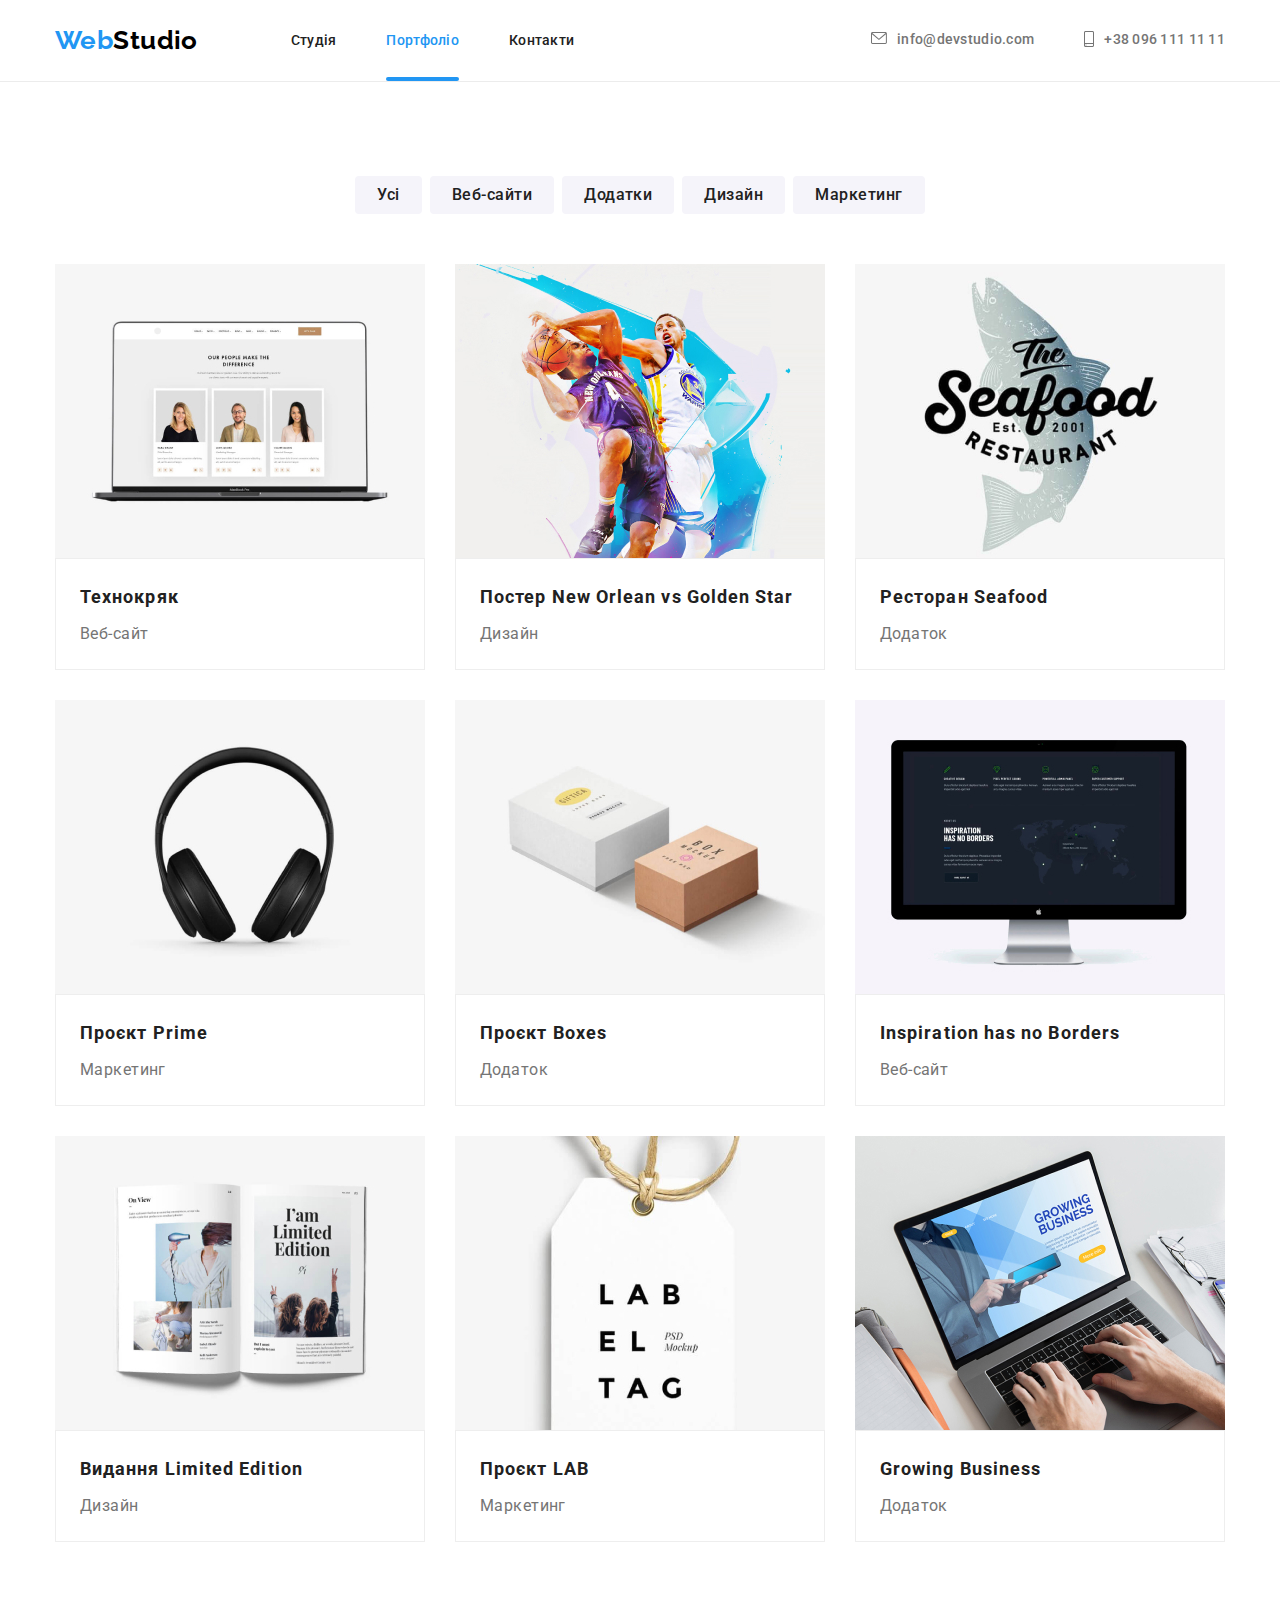
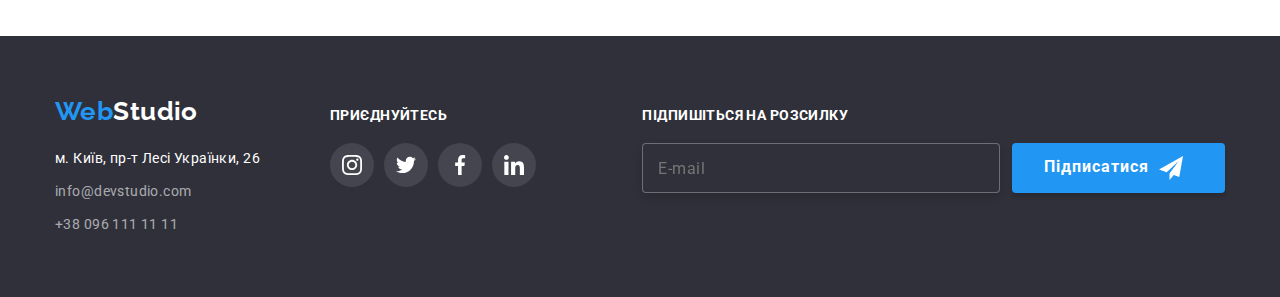
==== commit 89639bf3: "конечный вариант 7 дз" ====
--- a/portfolio.html
+++ b/portfolio.html
@@ -14,7 +14,7 @@
       href="https://fonts.googleapis.com/css2?family=Raleway:wght@700&family=Roboto:wght@400;500;700;900&display=swap"
       rel="stylesheet"
     />
-    <link rel="stylesheet" href="./css/styles.css" />
+    <!-- <link rel="stylesheet" href="./css/styles.css" /> -->
     <link rel="stylesheet" href="./css/main.min.css" />
   </head>
 
--- a/css/main.min.css
+++ b/css/main.min.css
@@ -1 +1 @@
-:root{--primary-text-color: #212121;--secondary-text-color: #757575;--white-color: #ffffff;--secondary-bg-color: #f5f5f5;--white-blurred: rgba(255, 255, 255, 0.6);--accent-color: #2196f3;--secondary-background-light: #f5f4fa;--secondary-background-dark: #2f303a;--studio-top-color: #000000;--button-hover: #188ce8;--box-shadow: rgba(0, 0, 0, 0.15);--border-cards: #eeeeee;--border-main-nav: #ececec;--icon-color: #afb1b8;--cubic: cubic-bezier(0.4, 0, 0.2, 1);--transition-time: 250ms}*,*::before,*::after{box-sizing:border-box}h1,h2,h3,h4,h5,h6,p{margin-top:0;margin-bottom:0}img{display:block;max-width:100%;height:auto}.list{padding:0;margin:0;list-style:none}body{background-color:var(--white-color);color:var(--primary-text-color);font-family:"Roboto",sans-serif;font-size:14px;letter-spacing:.03em}.is-hidden{opacity:0;pointer-events:none;transition-duration:var(--transition-time);transition-timing-function:var(--cubic)}.visually-hidden{position:absolute;width:1px;height:1px;margin:-1px;border:0;padding:0;white-space:nowrap;-webkit-clip-path:inset(100%);clip-path:inset(100%);clip:rect(0 0 0 0);overflow:hidden}.current{position:relative}.current::after{position:absolute;left:0;bottom:0;display:block;content:"";width:100%;height:4px;border-radius:2px;background-color:var(--accent-color)}.current{color:var(--accent-color)}.container{margin-left:auto;margin-right:auto;width:1200px;padding-left:15px;padding-right:15px}.btn{font-family:inherit;font-weight:700;font-size:16px;line-height:1.8;letter-spacing:.06em;cursor:pointer;padding:10px 32px;margin:0 auto;display:block;text-align:center;border:none;border-radius:4px;background-color:var(--accent-color);color:var(--white-color);box-shadow:0px 4px 4px var(--box-shadow);transition-property:color,background,box-shadow;transition-duration:var(--transition-time);transition-timing-function:var(--cubic)}.btn:hover,.btn:focus{background-color:var(--button-hover)}.section{padding-top:94px;padding-bottom:94px}.section-title{margin-top:0;margin-bottom:50px;color:var(--primary-text-color);font-weight:700;font-size:36px;line-height:1.17;text-align:center}.logo{font-family:"Raleway",sans-serif;font-weight:700;font-size:26px;line-height:1.2;text-decoration:none;color:var(--studio-top-color)}.logo__icon{color:var(--accent-color)}.footer__logo{color:var(--white-color)}.connect{display:flex;margin-left:auto}.connect__item:not(:last-child){margin-right:50px}.connect__link{display:flex;color:var(--secondary-text-color);font-weight:500;line-height:1.2;letter-spacing:.02em;text-decoration:none;transition-property:color;transition-duration:var(--transition-time);transition-timing-function:var(--cubic)}.connect__link:hover,.connect__link:focus{color:var(--accent-color)}.connect__icon{margin-right:10px;fill:currentColor}.connect__icon:hover,.connect__icon:focus{color:var(--accent-color)}.header{border-bottom:1px solid var(--border-main-nav)}.header__block{display:flex;align-items:center}.navigation{display:flex}.navigation__item:not(:last-child){margin-right:50px}.navigation__list{display:flex;margin-left:93px}.navigation__link{display:block;padding-top:32px;padding-bottom:32px;color:var(--primary-text-color);font-weight:500;line-height:1.2;letter-spacing:.02em;text-decoration:none;transition-property:color;transition-duration:var(--transition-time);transition-timing-function:var(--cubic)}.navigation__link:hover,.navigation__link:focus{color:var(--accent-color)}.hero{background-color:var(--secondary-background-dark);text-align:center;padding:200px 0px;height:600px;max-width:1600px;margin-left:auto;margin-right:auto;background-image:linear-gradient(to right, rgba(47, 48, 58, 0.4), rgba(47, 48, 58, 0.4)),url(../images/background-hero.jpg);background-size:cover;background-repeat:no-repeat;background-position:center}.hero__title{width:696px;margin-bottom:30px;margin-left:auto;margin-right:auto;text-align:center;color:var(--white-color);font-weight:900;font-size:44px;line-height:1.36;letter-spacing:.06em;text-transform:uppercase}.benefits{padding-top:94px;padding-bottom:94px}.benefits__list{display:flex}.benefits__item{width:calc((100% - 90px)/4);margin-right:30px}.benefits__item:nth-child(4n){margin-right:0}.benefits__image{display:flex;align-items:center;justify-content:center;margin-bottom:30px;width:270px;height:120px;border-radius:4px;background-color:#f5f4fa}.benefits__title{margin-top:0;margin-bottom:10px;font-weight:700;line-height:1.15;font-size:14px;text-transform:uppercase}.benefits__text{color:var(--secondary-text-color);line-height:1.7}.work-examples{padding-bottom:94px}.work-examples__list{display:flex}.work-examples__item{width:calc((100% - 60px)/3);margin-right:30px}.work-examples__item:last-child{margin-right:0}.work-examples__discription{position:relative}.work-examples__text{position:absolute;height:70px;width:100%;bottom:0;display:flex;align-items:center;justify-content:center;background-color:rgba(47,48,58,.8);font-weight:700;line-height:1.14;text-transform:uppercase;color:var(--white-color)}.team{background-color:var(--secondary-background-light)}.team__list{display:flex}.team__item{width:calc((100% - 90px)/4);margin-right:30px;text-align:center;background-color:var(--white-color);box-shadow:0px 1px 1px 0px rgba(0,0,0,.14),0px 2px 1px 0px rgba(0,0,0,.2),0px 1px 3px 0px rgba(0,0,0,.12);border-radius:0px 0px 4px 4px}.team__name{margin-bottom:10px;text-align:center;font-weight:500;font-size:16px;line-height:1.17}.team-list .item:nth-child(4n){margin-right:0}.team__text{color:var(--secondary-text-color);font-size:16px;line-height:1.17;margin-bottom:16px}.team__discription{padding-top:30px;padding-bottom:30px}.customers{display:flex;justify-content:center;align-items:center;gap:30px}.customers__link{display:flex;align-items:center;justify-content:center;width:170px;height:92px;color:var(--icon-color);border:1px solid #afb1b8;border-radius:4%;transition-property:color,border-color;transition-duration:var(--transition-time);transition-timing-function:var(--cubic)}.customers__link:hover,.customers__link:focus{color:var(--accent-color);border-color:var(--accent-color)}.customers__icon{fill:currentColor}.footer-section{background-color:var(--secondary-background-dark);padding-top:60px;padding-bottom:60px}.footer-block{display:flex;align-items:baseline}.social-networks__footer{background:rgba(255,255,255,.1);color:var(--white-color);transition-property:background;transition-duration:var(--transition-time);transition-timing-function:var(--cubic)}.social-networks__footer:hover,.social-networks__footer:focus{background:var(--accent-color)}.footer-social-icon{fill:currentColor}.address-part .item:not(:last-child){margin-bottom:9px}.address-list{margin-top:20px}.address-list .link{color:var(--white-blurred);font-style:normal;font-weight:400;font-size:14px;line-height:1.71;text-decoration:none;transition-property:color;transition-duration:var(--transition-time);transition-timing-function:var(--cubic)}.route{color:var(--white-color);font-style:normal;font-weight:400;font-size:14px;line-height:1.71;text-decoration:none;transition-property:color;transition-duration:var(--transition-time);transition-timing-function:var(--cubic)}.address-list .route:hover,.address-list .route:focus,.address-list .link:hover,.address-list .link:focus{color:var(--accent-color)}.join-part{display:block;margin-left:70px}.footer-join-title{font-weight:700;font-size:14px;line-height:1.17;letter-spacing:.03em;text-transform:uppercase;margin-bottom:20px;color:var(--white-color)}.subscription-part{margin-left:auto}.subscription-field{display:flex;margin-top:20px}.subscription-title{font-weight:700;font-size:14px;line-height:1.17;letter-spacing:.03em;text-transform:uppercase;color:var(--white-color)}.subscription-input{padding:16px 15px;width:358px;height:50px;outline:none;border:1px solid rgba(255,255,255,.3);filter:drop-shadow(0px 4px 4px rgba(0, 0, 0, 0.15));border-radius:4px;font-size:16px;line-height:1.25;align-items:center;letter-spacing:.03em;background-color:var(--secondary-background-dark);color:var(--white-blurred)}.subscription-btn{padding:10px 32px;margin-left:12px;display:flex;text-align:center;letter-spacing:.06em;cursor:pointer;border:none;color:var(--white-color);background-color:var(--accent-color);font-family:inherit;box-shadow:0px 4px 4px var(--box-shadow);border-radius:4px;font-weight:700;font-size:16px;line-height:1.8;transition-property:background;transition-duration:var(--transition-time);transition-timing-function:var(--cubic)}.subscription-btn:hover,.subscription-btn:focus{background-color:var(--button-hover)}.sub-send-icon{display:block;width:24px;height:24px;margin:auto 10px;fill:var(--white-color)}.secondary-button{padding:6px 22px;font-family:inherit;font-weight:500;font-size:16px;line-height:1.62;letter-spacing:.03em;text-align:center;cursor:pointer;color:var(--primary-text-color);background-color:var(--secondary-background-light);border-radius:4px;border:inherit;transition-property:color,background,box-shadow;transition-duration:var(--transition-time);transition-timing-function:var(--cubic)}.secondary-button:hover,.secondary-button:focus{color:var(--white-color);background-color:var(--accent-color);box-shadow:0px 2px 2px 0px rgba(0,0,0,.12),0px 1px 2px 0px rgba(0,0,0,.08),0px 3px 1px 0px rgba(0,0,0,.1)}.gallery-button-list{display:flex;justify-content:center}.gallery-button-item{margin-right:8px}.gallery-button-item:nth-child(5n){margin-right:0}.gallery-list{display:flex;flex-wrap:wrap;margin-top:50px}.gallery-list .discription{padding-top:20px;padding-bottom:20px;padding-left:24px;padding-right:24px;color:var(--primary-text-color);border:1px solid var(--border-cards)}.gallery-list .title{margin-bottom:4px;font-weight:700;font-size:18px;line-height:2;letter-spacing:.06em}.gallery-list .text{color:var(--secondary-text-color);font-size:16px;line-height:1.88}.gallery-list-item{width:calc((100% - 60px)/3);margin-right:30px;margin-bottom:30px}.gallery-list-item:nth-child(3n){margin-right:0}.gallery-list-item:nth-last-child(-n+3){margin-bottom:0}.gallery-list-link{position:relative;display:block;text-decoration:none;transition-property:box-shadow;transition-duration:var(--transition-time);transition-timing-function:var(--cubic)}.gallery-list-link:hover,.gallery-list-link:focus{box-shadow:1px 4px 6px 0px rgba(0,0,0,.16),0px 4px 4px 0px rgba(0,0,0,.06),0px 1px 1px 0px rgba(0,0,0,.12)}.gallery-list-thumb{position:relative;overflow:hidden}.gallery-overlay{position:absolute;display:flex;bottom:0;left:0;padding:63px 24px;align-items:center;justify-content:center;width:100%;height:100%;background-color:rgba(33,150,243,.9);opacity:0;transform:translateY(100%);transition-property:transform,opacity;transition-duration:var(--transition-time);transition-timing-function:var(--cubic)}.gallery-list-link:hover .gallery-overlay{transform:translateY(0);opacity:1}.gallery-list-link:focus .gallery-overlay{transform:translateY(0);opacity:1}.gallery-overlay-text{font-size:18px;line-height:1.56;letter-spacing:.03em;color:var(--white-color)}.backdrop{position:fixed;top:0;left:0;width:100%;height:100%;background-color:rgba(0,0,0,.2);visibility:visible;transition-duration:var(--transition-time);transition-timing-function:var(--cubic)}.modal{position:absolute;min-width:528px;min-height:581px;top:50%;left:50%;transform:translate(-50%, -50%) scale(1);transition-duration:var(--transition-time);transition-timing-function:var(--cubic);background-color:var(--white-color)}.modal-close-icon{fill:currentColor}.modal-title{font-weight:700;font-size:20px;line-height:1.17;text-align:center;margin-bottom:12px}textarea{resize:none}.form{padding:40px}.form-field{position:relative;display:flex;flex-direction:column;margin-bottom:10px;font-weight:400;font-size:12px;line-height:1.16;letter-spacing:.01em}.field-comment{margin-bottom:20px}.form-label{color:#757575}.form-input{height:40px;margin-top:4px;padding-top:12px;padding-bottom:12px;padding-left:42px;cursor:pointer;outline:none;border:1px solid rgba(33,33,33,.2);border-radius:4px;transition-property:border-color;transition-duration:var(--transition-time);transition-timing-function:var(--cubic)}.form-field:hover>.form-input,.form-field:focus>.form-input{border-color:var(--accent-color)}.comment{margin-top:4px;padding:12px;width:100%;height:120px;outline:none;font-size:12px;line-height:1.17;letter-spacing:.01em;cursor:pointer;border:1px solid rgba(33,33,33,.2);border-radius:4px;transition:border var(--transition-time) var(--cubic)}.comment:hover,.comment:focus{border:1px solid var(--accent-color)}.form-checkbox{display:flex;align-items:center;justify-content:center;color:#757575}.checkbox{position:absolute;width:1px;height:1px;margin:-1px;border:0;padding:0;clip:rect(0 0 0 0);overflow:hidden}.checkbox-icon{display:inline-block;width:15px;height:15px;margin-right:8.38px;outline:2px solid #000;border-radius:4px}.checkbox:checked+.checkbox-icon{outline:2px solid var(--accent-color);background-color:var(--accent-color);background-image:url(../images/icon_check.svg);background-size:contain;background-origin:border-box}.icon-field{position:absolute;top:55%;left:15px;display:inline-block;fill:currentColor;transition-property:fill;transition-duration:var(--transition-time);transition-timing-function:var(--cubic)}.form-field:hover>.icon-field,.form-field:focus-within>.icon-field{fill:var(--accent-color)}.policy-link{color:var(--accent-color)}.modal-button{position:absolute;display:flex;align-items:center;justify-content:center;width:30px;height:30px;right:8px;top:8px;cursor:pointer;background:var(--white-color);border:1px solid rgba(0,0,0,.1);border-radius:50px;transition-property:color,background,box-shadow,border;transition-duration:var(--transition-time);transition-timing-function:var(--cubic)}.modal-button:hover{color:var(--accent-color);border-color:var(--accent-color)}.field-button-sent{display:block;align-items:center;letter-spacing:.06em;margin:0 auto;margin-top:30px;padding:10px 52px;cursor:pointer;color:var(--white-color);background-color:var(--accent-color);box-shadow:0px 4px 4px rgba(0,0,0,.15);border-radius:4px;border:inherit;font-weight:700;font-size:16px;line-height:1.8;transition-property:color,background-color,box-shadow;transition-duration:var(--transition-time);transition-timing-function:var(--cubic)}.field-button-sent:hover,.field-button-sent:focus{background-color:var(--button-hover)}.social-networks{display:flex;justify-content:center;gap:10px}.social-networks__link{display:flex;align-items:center;justify-content:center;border-radius:50%;width:44px;height:44px;transition-property:color,background;transition-duration:var(--transition-time);transition-timing-function:var(--cubic)}.social-networks__link:hover,.social-networks__link:focus{background:var(--accent-color);color:var(--white-color)}.social-networks__team{background:var(--white-color);color:var(--icon-color);transition-property:color,background;transition-duration:var(--transition-time);transition-timing-function:var(--cubic)}.social-networks__team:hover,.social-networks__team:focus{background:var(--accent-color);color:var(--white-color)}.social-networks__icon{fill:currentColor}/*# sourceMappingURL=main.min.css.map */+:root{--primary-text-color: #212121;--secondary-text-color: #757575;--white-color: #ffffff;--secondary-bg-color: #f5f5f5;--white-blurred: rgba(255, 255, 255, 0.6);--accent-color: #2196f3;--secondary-background-light: #f5f4fa;--secondary-background-dark: #2f303a;--studio-top-color: #000000;--button-hover: #188ce8;--box-shadow: rgba(0, 0, 0, 0.15);--border-cards: #eeeeee;--border-main-nav: #ececec;--icon-color: #afb1b8;--cubic: cubic-bezier(0.4, 0, 0.2, 1);--transition-time: 250ms}*,*::before,*::after{box-sizing:border-box}h1,h2,h3,h4,h5,h6,p{margin-top:0;margin-bottom:0}img{display:block;max-width:100%;height:auto}.list{padding:0;margin:0;list-style:none}body{background-color:var(--white-color);color:var(--primary-text-color);font-family:"Roboto",sans-serif;font-size:14px;letter-spacing:.03em}.is-hidden{opacity:0;pointer-events:none;transition-duration:var(--transition-time);transition-timing-function:var(--cubic)}.visually-hidden{position:absolute;width:1px;height:1px;margin:-1px;border:0;padding:0;white-space:nowrap;-webkit-clip-path:inset(100%);clip-path:inset(100%);clip:rect(0 0 0 0);overflow:hidden}.container{margin-left:auto;margin-right:auto;width:1200px;padding-left:15px;padding-right:15px}.btn{font-family:inherit;font-weight:700;font-size:16px;line-height:1.8;letter-spacing:.06em;cursor:pointer;padding:10px 32px;margin:0 auto;display:block;text-align:center;border:none;border-radius:4px;background-color:var(--accent-color);color:var(--white-color);box-shadow:0px 4px 4px var(--box-shadow);transition-property:color,background,box-shadow;transition-duration:var(--transition-time);transition-timing-function:var(--cubic)}.btn:hover,.btn:focus{background-color:var(--button-hover)}.section{padding-top:94px;padding-bottom:94px}.section-title{margin-top:0;margin-bottom:50px;color:var(--primary-text-color);font-weight:700;font-size:36px;line-height:1.17;text-align:center}.logo{font-family:"Raleway",sans-serif;font-weight:700;font-size:26px;line-height:1.2;text-decoration:none;color:var(--studio-top-color)}.logo__icon{color:var(--accent-color)}.footer__logo{color:var(--white-color)}.connect{display:flex;margin-left:auto}.connect__item:not(:last-child){margin-right:50px}.connect__link{display:flex;color:var(--secondary-text-color);font-weight:500;line-height:1.2;letter-spacing:.02em;text-decoration:none;transition-property:color;transition-duration:var(--transition-time);transition-timing-function:var(--cubic)}.connect__link:hover,.connect__link:focus{color:var(--accent-color)}.connect__icon{margin-right:10px;fill:currentColor}.connect__icon:hover,.connect__icon:focus{color:var(--accent-color)}.header{border-bottom:1px solid var(--border-main-nav)}.header__block{display:flex;align-items:center}.navigation{display:flex}.navigation__item:not(:last-child){margin-right:50px}.navigation__list{display:flex;margin-left:93px}.navigation__link{display:block;padding-top:32px;padding-bottom:32px;color:var(--primary-text-color);font-weight:500;line-height:1.2;letter-spacing:.02em;text-decoration:none;transition-property:color;transition-duration:var(--transition-time);transition-timing-function:var(--cubic)}.navigation__link:hover,.navigation__link:focus{color:var(--accent-color)}.current{position:relative}.current::after{position:absolute;left:0;bottom:0;display:block;content:"";width:100%;height:4px;border-radius:2px;background-color:var(--accent-color)}.current{color:var(--accent-color)}.hero{background-color:var(--secondary-background-dark);text-align:center;padding:200px 0px;height:600px;max-width:1600px;margin-left:auto;margin-right:auto;background-image:linear-gradient(to right, rgba(47, 48, 58, 0.4), rgba(47, 48, 58, 0.4)),url(../images/background-hero.jpg);background-size:cover;background-repeat:no-repeat;background-position:center}.hero__title{width:696px;margin-bottom:30px;margin-left:auto;margin-right:auto;text-align:center;color:var(--white-color);font-weight:900;font-size:44px;line-height:1.36;letter-spacing:.06em;text-transform:uppercase}.benefits{padding-top:94px;padding-bottom:94px}.benefits__list{display:flex}.benefits__item{width:calc((100% - 90px)/4);margin-right:30px}.benefits__item:nth-child(4n){margin-right:0}.benefits__image{display:flex;align-items:center;justify-content:center;margin-bottom:30px;width:270px;height:120px;border-radius:4px;background-color:#f5f4fa}.benefits__title{margin-top:0;margin-bottom:10px;font-weight:700;line-height:1.15;font-size:14px;text-transform:uppercase}.benefits__text{color:var(--secondary-text-color);line-height:1.7}.work-examples{padding-bottom:94px}.work-examples__list{display:flex}.work-examples__item{width:calc((100% - 60px)/3);margin-right:30px}.work-examples__item:last-child{margin-right:0}.work-examples__discription{position:relative}.work-examples__text{position:absolute;height:70px;width:100%;bottom:0;display:flex;align-items:center;justify-content:center;background-color:rgba(47,48,58,.8);font-weight:700;line-height:1.14;text-transform:uppercase;color:var(--white-color)}.team{background-color:var(--secondary-background-light)}.team__list{display:flex}.team__item{width:calc((100% - 90px)/4);margin-right:30px;text-align:center;background-color:var(--white-color);box-shadow:0px 1px 1px 0px rgba(0,0,0,.14),0px 2px 1px 0px rgba(0,0,0,.2),0px 1px 3px 0px rgba(0,0,0,.12);border-radius:0px 0px 4px 4px}.team__name{margin-bottom:10px;text-align:center;font-weight:500;font-size:16px;line-height:1.17}.team-list .item:nth-child(4n){margin-right:0}.team__text{color:var(--secondary-text-color);font-size:16px;line-height:1.17;margin-bottom:16px}.team__discription{padding-top:30px;padding-bottom:30px}.customers{display:flex;justify-content:center;align-items:center;gap:30px}.customers__link{display:flex;align-items:center;justify-content:center;width:170px;height:92px;color:var(--icon-color);border:1px solid #afb1b8;border-radius:4%;transition-property:color,border-color;transition-duration:var(--transition-time);transition-timing-function:var(--cubic)}.customers__link:hover,.customers__link:focus{color:var(--accent-color);border-color:var(--accent-color)}.customers__icon{fill:currentColor}.footer-section{background-color:var(--secondary-background-dark);padding-top:60px;padding-bottom:60px}.footer-block{display:flex;align-items:baseline}.social-networks__footer{background:rgba(255,255,255,.1);color:var(--white-color);transition-property:background;transition-duration:var(--transition-time);transition-timing-function:var(--cubic)}.social-networks__footer:hover,.social-networks__footer:focus{background:var(--accent-color)}.footer-social-icon{fill:currentColor}.address-part .item:not(:last-child){margin-bottom:9px}.address-list{margin-top:20px}.address-list .link{color:var(--white-blurred);font-style:normal;font-weight:400;font-size:14px;line-height:1.71;text-decoration:none;transition-property:color;transition-duration:var(--transition-time);transition-timing-function:var(--cubic)}.route{color:var(--white-color);font-style:normal;font-weight:400;font-size:14px;line-height:1.71;text-decoration:none;transition-property:color;transition-duration:var(--transition-time);transition-timing-function:var(--cubic)}.address-list .route:hover,.address-list .route:focus,.address-list .link:hover,.address-list .link:focus{color:var(--accent-color)}.join-part{display:block;margin-left:70px}.footer-join-title{font-weight:700;font-size:14px;line-height:1.17;letter-spacing:.03em;text-transform:uppercase;margin-bottom:20px;color:var(--white-color)}.subscription-part{margin-left:auto}.subscription-field{display:flex;margin-top:20px}.subscription-title{font-weight:700;font-size:14px;line-height:1.17;letter-spacing:.03em;text-transform:uppercase;color:var(--white-color)}.subscription-input{padding:16px 15px;width:358px;height:50px;outline:none;border:1px solid rgba(255,255,255,.3);filter:drop-shadow(0px 4px 4px rgba(0, 0, 0, 0.15));border-radius:4px;font-size:16px;line-height:1.25;align-items:center;letter-spacing:.03em;background-color:var(--secondary-background-dark);color:var(--white-blurred)}.subscription-btn{padding:10px 32px;margin-left:12px;display:flex;text-align:center;letter-spacing:.06em;cursor:pointer;border:none;color:var(--white-color);background-color:var(--accent-color);font-family:inherit;box-shadow:0px 4px 4px var(--box-shadow);border-radius:4px;font-weight:700;font-size:16px;line-height:1.8;transition-property:background;transition-duration:var(--transition-time);transition-timing-function:var(--cubic)}.subscription-btn:hover,.subscription-btn:focus{background-color:var(--button-hover)}.sub-send-icon{display:block;width:24px;height:24px;margin:auto 10px;fill:var(--white-color)}.secondary-button{padding:6px 22px;font-family:inherit;font-weight:500;font-size:16px;line-height:1.62;letter-spacing:.03em;text-align:center;cursor:pointer;color:var(--primary-text-color);background-color:var(--secondary-background-light);border-radius:4px;border:inherit;transition-property:color,background,box-shadow;transition-duration:var(--transition-time);transition-timing-function:var(--cubic)}.secondary-button:hover,.secondary-button:focus{color:var(--white-color);background-color:var(--accent-color);box-shadow:0px 2px 2px 0px rgba(0,0,0,.12),0px 1px 2px 0px rgba(0,0,0,.08),0px 3px 1px 0px rgba(0,0,0,.1)}.gallery-button-list{display:flex;justify-content:center}.gallery-button-item{margin-right:8px}.gallery-button-item:nth-child(5n){margin-right:0}.gallery-list{display:flex;flex-wrap:wrap;margin-top:50px}.gallery-list .discription{padding-top:20px;padding-bottom:20px;padding-left:24px;padding-right:24px;color:var(--primary-text-color);border:1px solid var(--border-cards)}.gallery-list .title{margin-bottom:4px;font-weight:700;font-size:18px;line-height:2;letter-spacing:.06em}.gallery-list .text{color:var(--secondary-text-color);font-size:16px;line-height:1.88}.gallery-list-item{width:calc((100% - 60px)/3);margin-right:30px;margin-bottom:30px}.gallery-list-item:nth-child(3n){margin-right:0}.gallery-list-item:nth-last-child(-n+3){margin-bottom:0}.gallery-list-link{position:relative;display:block;text-decoration:none;transition-property:box-shadow;transition-duration:var(--transition-time);transition-timing-function:var(--cubic)}.gallery-list-link:hover,.gallery-list-link:focus{box-shadow:1px 4px 6px 0px rgba(0,0,0,.16),0px 4px 4px 0px rgba(0,0,0,.06),0px 1px 1px 0px rgba(0,0,0,.12)}.gallery-list-thumb{position:relative;overflow:hidden}.gallery-overlay{position:absolute;display:flex;bottom:0;left:0;padding:63px 24px;align-items:center;justify-content:center;width:100%;height:100%;background-color:rgba(33,150,243,.9);opacity:0;transform:translateY(100%);transition-property:transform,opacity;transition-duration:var(--transition-time);transition-timing-function:var(--cubic)}.gallery-list-link:hover .gallery-overlay{transform:translateY(0);opacity:1}.gallery-list-link:focus .gallery-overlay{transform:translateY(0);opacity:1}.gallery-overlay-text{font-size:18px;line-height:1.56;letter-spacing:.03em;color:var(--white-color)}.backdrop{position:fixed;top:0;left:0;width:100%;height:100%;background-color:rgba(0,0,0,.2);visibility:visible;transition-duration:var(--transition-time);transition-timing-function:var(--cubic)}.modal{position:absolute;min-width:528px;min-height:581px;top:50%;left:50%;transform:translate(-50%, -50%) scale(1);transition-duration:var(--transition-time);transition-timing-function:var(--cubic);background-color:var(--white-color)}.modal-close-icon{fill:currentColor}.modal-title{font-weight:700;font-size:20px;line-height:1.17;text-align:center;margin-bottom:12px}textarea{resize:none}.form{padding:40px}.form-field{position:relative;display:flex;flex-direction:column;margin-bottom:10px;font-weight:400;font-size:12px;line-height:1.16;letter-spacing:.01em}.field-comment{margin-bottom:20px}.form-label{color:#757575}.form-input{height:40px;margin-top:4px;padding-top:12px;padding-bottom:12px;padding-left:42px;cursor:pointer;outline:none;border:1px solid rgba(33,33,33,.2);border-radius:4px;transition-property:border-color;transition-duration:var(--transition-time);transition-timing-function:var(--cubic)}.form-field:hover>.form-input,.form-field:focus>.form-input{border-color:var(--accent-color)}.comment{margin-top:4px;padding:12px;width:100%;height:120px;outline:none;font-size:12px;line-height:1.17;letter-spacing:.01em;cursor:pointer;border:1px solid rgba(33,33,33,.2);border-radius:4px;transition:border var(--transition-time) var(--cubic)}.comment:hover,.comment:focus{border:1px solid var(--accent-color)}.form-checkbox{display:flex;align-items:center;justify-content:center;color:#757575}.checkbox{position:absolute;width:1px;height:1px;margin:-1px;border:0;padding:0;clip:rect(0 0 0 0);overflow:hidden}.checkbox-icon{display:inline-block;width:15px;height:15px;margin-right:8.38px;outline:2px solid #000;border-radius:4px}.checkbox:checked+.checkbox-icon{outline:2px solid var(--accent-color);background-color:var(--accent-color);background-image:url(../images/icon_check.svg);background-size:contain;background-origin:border-box}.icon-field{position:absolute;top:55%;left:15px;display:inline-block;fill:currentColor;transition-property:fill;transition-duration:var(--transition-time);transition-timing-function:var(--cubic)}.form-field:hover>.icon-field,.form-field:focus-within>.icon-field{fill:var(--accent-color)}.policy-link{color:var(--accent-color)}.modal-button{position:absolute;display:flex;align-items:center;justify-content:center;width:30px;height:30px;right:8px;top:8px;cursor:pointer;background:var(--white-color);border:1px solid rgba(0,0,0,.1);border-radius:50px;transition-property:color,background,box-shadow,border;transition-duration:var(--transition-time);transition-timing-function:var(--cubic)}.modal-button:hover{color:var(--accent-color);border-color:var(--accent-color)}.field-button-sent{display:block;align-items:center;letter-spacing:.06em;margin:0 auto;margin-top:30px;padding:10px 52px;cursor:pointer;color:var(--white-color);background-color:var(--accent-color);box-shadow:0px 4px 4px rgba(0,0,0,.15);border-radius:4px;border:inherit;font-weight:700;font-size:16px;line-height:1.8;transition-property:color,background-color,box-shadow;transition-duration:var(--transition-time);transition-timing-function:var(--cubic)}.field-button-sent:hover,.field-button-sent:focus{background-color:var(--button-hover)}.social-networks{display:flex;justify-content:center;gap:10px}.social-networks__link{display:flex;align-items:center;justify-content:center;border-radius:50%;width:44px;height:44px;transition-property:color,background;transition-duration:var(--transition-time);transition-timing-function:var(--cubic)}.social-networks__link:hover,.social-networks__link:focus{background:var(--accent-color);color:var(--white-color)}.social-networks__team{background:var(--white-color);color:var(--icon-color);transition-property:color,background;transition-duration:var(--transition-time);transition-timing-function:var(--cubic)}.social-networks__team:hover,.social-networks__team:focus{background:var(--accent-color);color:var(--white-color)}.social-networks__icon{fill:currentColor}/*# sourceMappingURL=main.min.css.map */